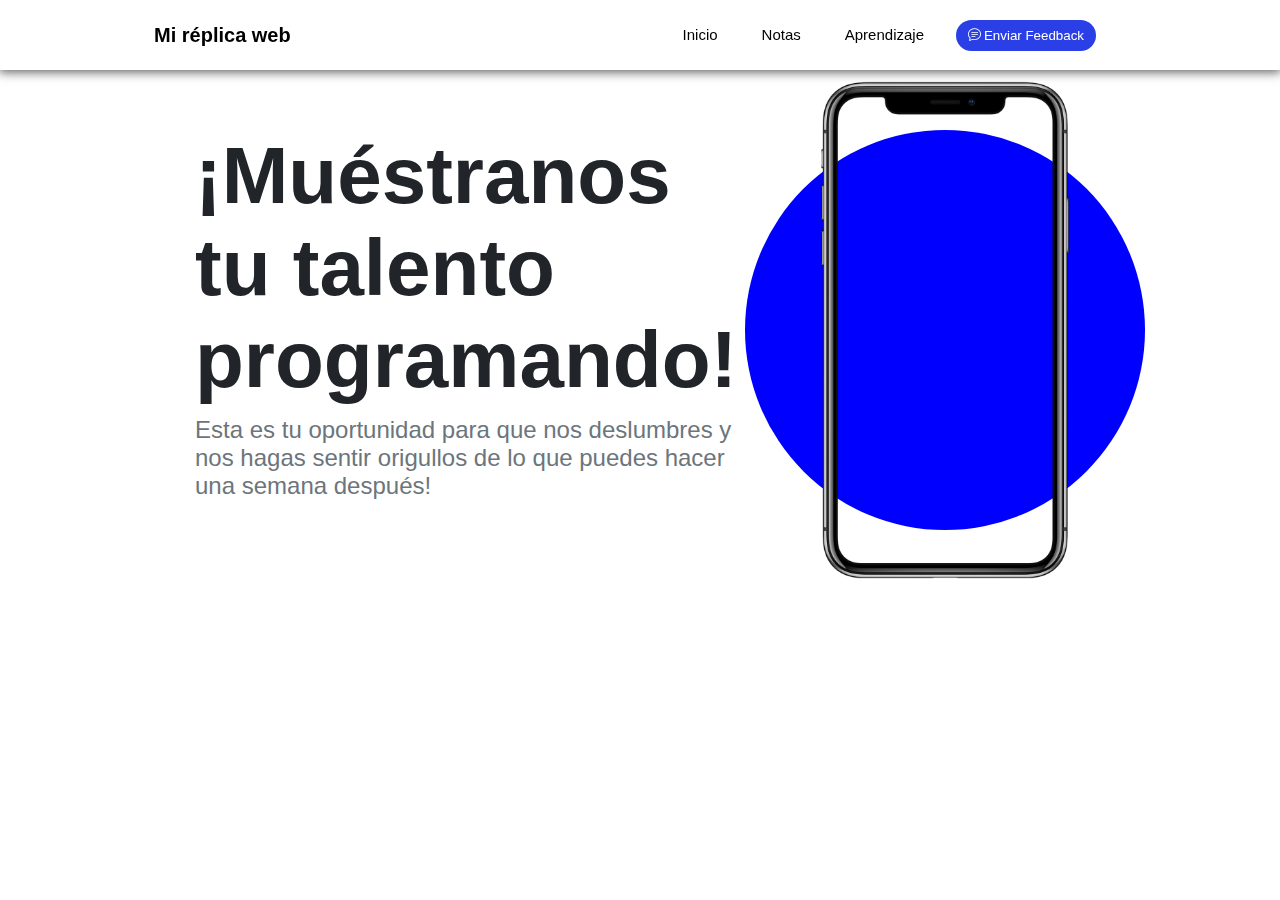
==== index.html @ 353e598a "change button" ====
<html>

<head>
    <meta charset="utf-8">
    <meta name="viewport" content="width=device-width">
    <title>Mi Replica Web</title>
    <link href="style.css" rel="stylesheet" type="text/css" />
    <link href="https://cdn.jsdelivr.net/npm/bootstrap-icons@1.5.0/font/bootstrap-icons.css" rel="stylesheet"/>

</head>

<body>
    <header class="header">
        <nav class="nav">
            <a href="#" class="logo link">Mi réplica web</a>
            <ul class="nav-menu">
                <li class="nav-menu-item"><a href="#" class="nav-menu-link link">Inicio</a></li>
                <li class="nav-menu-item"><a href="#" class="nav-menu-link link">Notas</a></li>
                <li class="nav-menu-item"><a href="#" class="nav-menu-link link">Aprendizaje</a></li>
                <li class="nav-menu-item"><button class="nav-menu-link link feed"><i class="bi bi-chat-text"></i>Enviar Feedback</button></li>
            </ul>
    </header>

    <section class="home">

        <div class="text">
            <h1>¡Muéstranos tu talento programando!</h1>
            <p>Esta es tu oportunidad para que nos deslumbres y nos hagas sentir origullos de lo que puedes hacer una semana después!</p>
        </div>
        <div class="circle">
            <img src="celular.png" alt="Telefono movil" class="movil">
        </div>


    </section>


</body>


</html>
---- style.css ----
* {
    margin: 0;
    box-sizing: border-box;
}

body {
    font-family: sans-serif;
    padding: 90px 20px 30px;
}

.header {
    background-color: white;
    height: 70px;
    position: fixed;
    width: 100%;
    box-shadow: 0px 1px 10px 1px rgba(41, 41, 41, 0.774);
    top: 0;
    left: 0;
}

.nav {
    display: flex;
    justify-content: space-between;
    max-width: 992px;
    margin: 0 auto;
}

.link {
    color: black;
    text-decoration: none;
}

.logo {
    font-size: 20px;
    font-weight: bold;
    padding: 0px 10px;
    line-height: 70px;
}

.nav-menu {
    display: flex;
    justify-content: center;
    align-items: center;
    margin-right: 30px;
    list-style: none;
}

.nav-menu-item {
    font-size: 15px;
    margin: 0 10px;
    line-height: 70px;
    width: max-content;
}

.nav-menu-link {
    padding: 8px 12px;
    border-radius: 7px;
}

.nav-menu-link:hover {
    background-color: #D92F6C;
    transition: 0.5s;
    border-radius: 60px;
}

.feed {
    background-color: #2A3FE6;
    color: white;
    border-radius: 60px;
    border-style: none;
    display: flex;
    justify-content: center;
    align-items: center;
    gap: 3px;
}

.icon {
    display: flex;
    justify-content: space-around;
}

.home {
    margin-top: auto;
    padding-top: 40px;
    color: black;
    display: grid;
    grid-template-columns: 1fr 1fr;
}

.home h1 {
    font-size: 80px;
    color: #212529;
    text-align: left;
    width: min-content;
    /*margin: 30px 0 0 170px;*/
}

.home p {
    font-size: 24px;
    color: #6C757C;
    text-align: left;
    width: 550px;
}

.text {
    display: flex;
    flex-direction: column;
    gap: 10px;
    padding-left: 175px;
}

.circle {
    background-color: blue;
    height: 400px;
    width: 400px;
    border-radius: 50%;
    display: flex;
    justify-content: center;
    align-items: center;
}

.movil {
    width: 250px;
    display: flex;
    align-items: center;
   
}
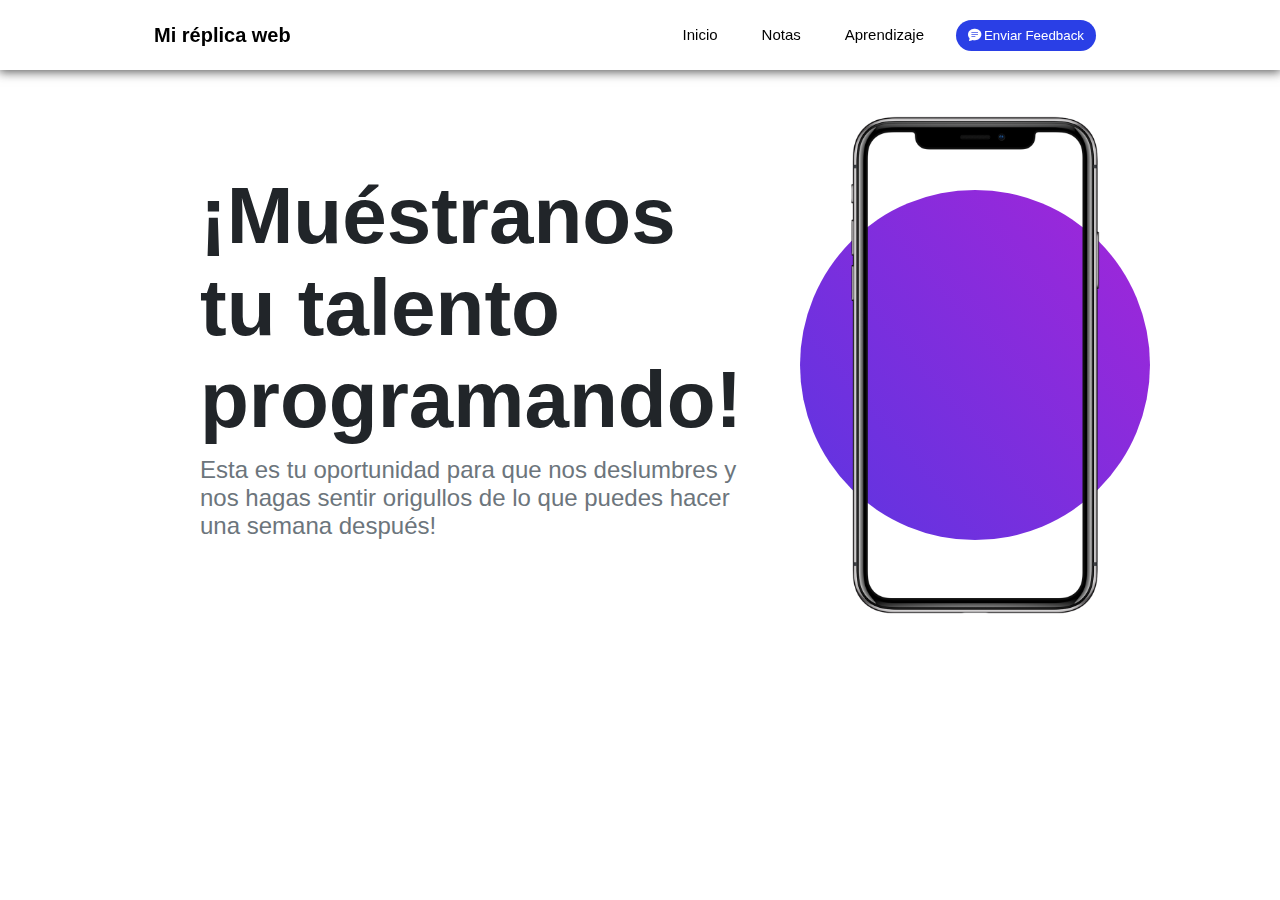
==== commit 97df9abb: "circle with degradade" ====
--- a/index.html
+++ b/index.html
@@ -5,7 +5,7 @@
     <meta name="viewport" content="width=device-width">
     <title>Mi Replica Web</title>
     <link href="style.css" rel="stylesheet" type="text/css" />
-    <link href="https://cdn.jsdelivr.net/npm/bootstrap-icons@1.5.0/font/bootstrap-icons.css" rel="stylesheet"/>
+    <link href="https://cdn.jsdelivr.net/npm/bootstrap-icons@1.5.0/font/bootstrap-icons.css" rel="stylesheet" />
 
 </head>
 
@@ -17,7 +17,7 @@
                 <li class="nav-menu-item"><a href="#" class="nav-menu-link link">Inicio</a></li>
                 <li class="nav-menu-item"><a href="#" class="nav-menu-link link">Notas</a></li>
                 <li class="nav-menu-item"><a href="#" class="nav-menu-link link">Aprendizaje</a></li>
-                <li class="nav-menu-item"><button class="nav-menu-link link feed"><i class="bi bi-chat-text"></i>Enviar Feedback</button></li>
+                <li class="nav-menu-item"><button class="nav-menu-link link feed"><i class="bi bi-chat-text-fill"></i>Enviar Feedback</button></li>
             </ul>
     </header>
 
--- a/style.css
+++ b/style.css
@@ -13,9 +13,9 @@
     height: 70px;
     position: fixed;
     width: 100%;
-    box-shadow: 0px 1px 10px 1px rgba(41, 41, 41, 0.774);
     top: 0;
     left: 0;
+    box-shadow: 0px 1px 10px 1px rgba(41, 41, 41, 0.774);
 }
 
 .nav {
@@ -59,6 +59,7 @@
 
 .nav-menu-link:hover {
     background-color: #D92F6C;
+    color: white;
     transition: 0.5s;
     border-radius: 60px;
 }
@@ -81,10 +82,11 @@
 
 .home {
     margin-top: auto;
-    padding-top: 40px;
+    padding: 80px 0px 0px 100px;
     color: black;
     display: grid;
     grid-template-columns: 1fr 1fr;
+    gap: 50px;
 }
 
 .home h1 {
@@ -106,13 +108,14 @@
     display: flex;
     flex-direction: column;
     gap: 10px;
-    padding-left: 175px;
+    padding-left: 80px;
 }
 
 .circle {
-    background-color: blue;
-    height: 400px;
-    width: 400px;
+    background: linear-gradient(50deg, #5C35E1, #A326D9);
+    height: 350px;
+    width: 350px;
+    margin-top: auto;
     border-radius: 50%;
     display: flex;
     justify-content: center;
@@ -121,7 +124,4 @@
 
 .movil {
     width: 250px;
-    display: flex;
-    align-items: center;
-   
 }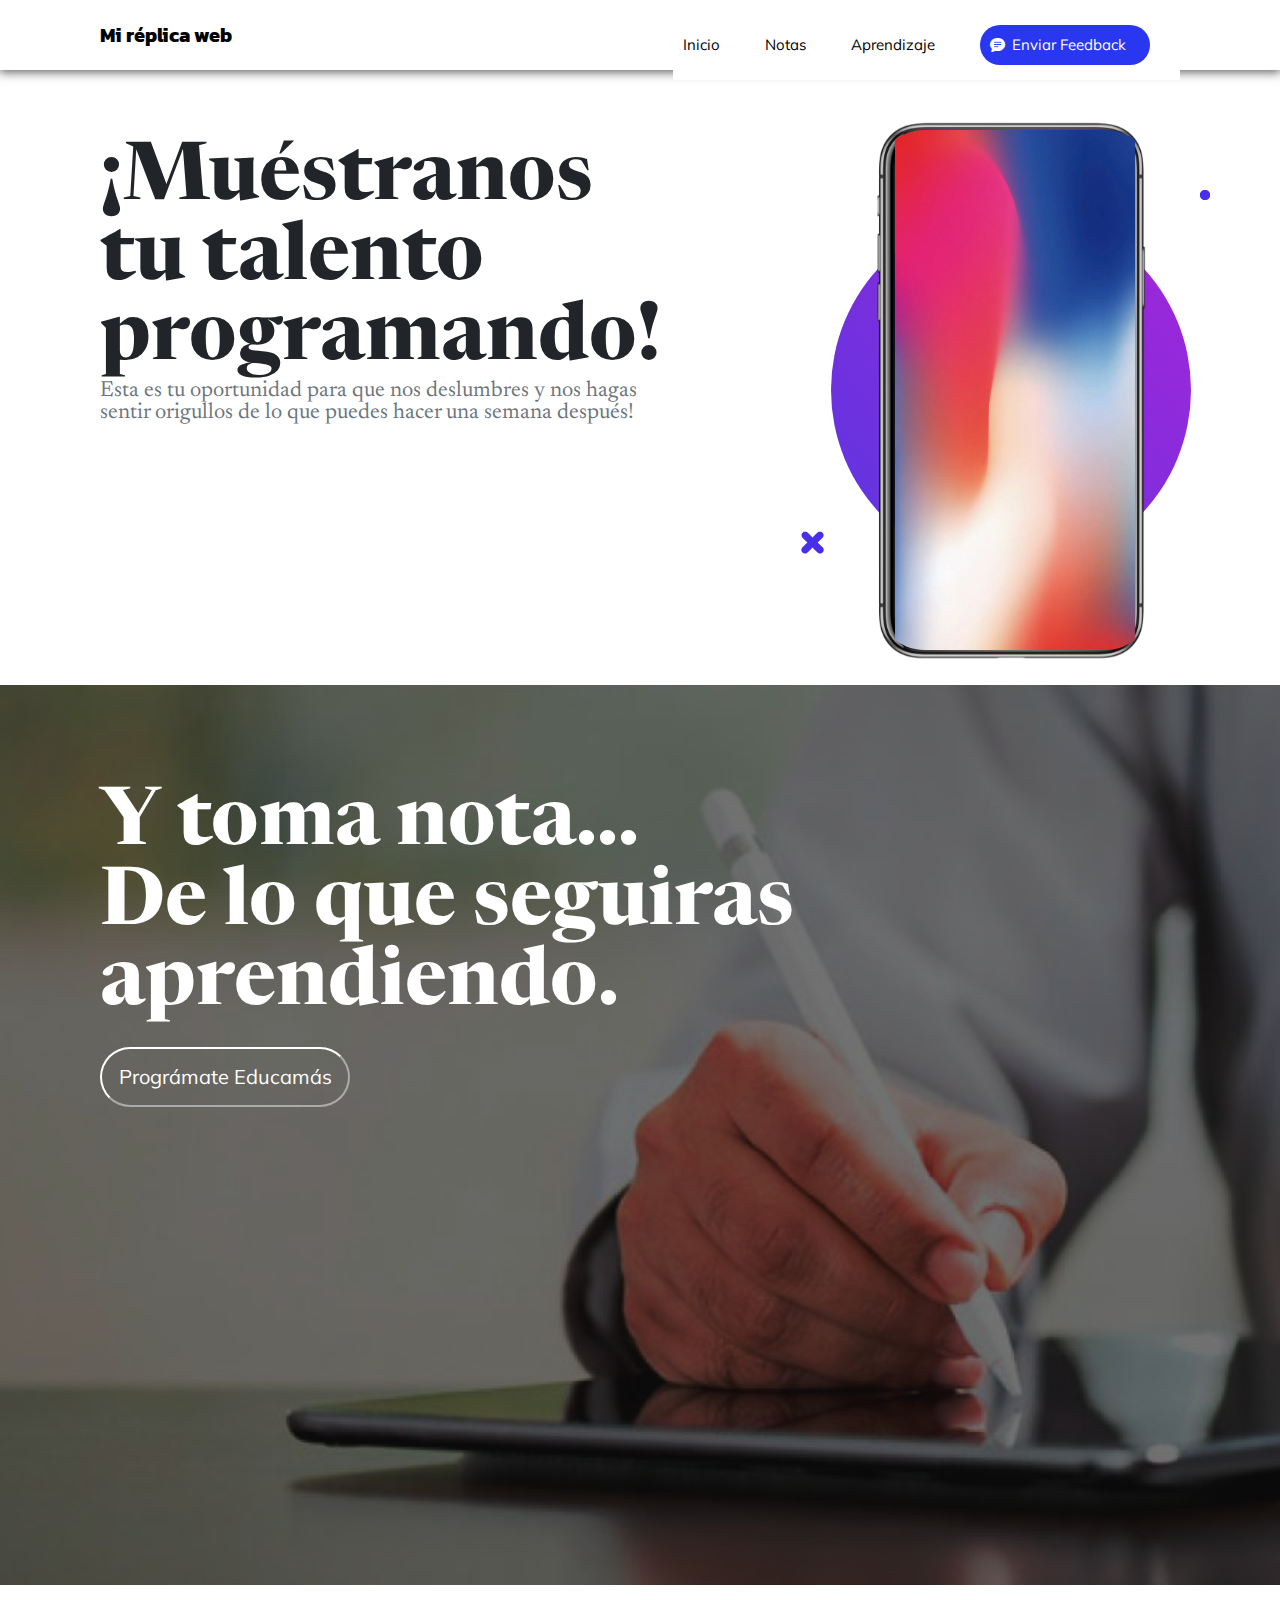
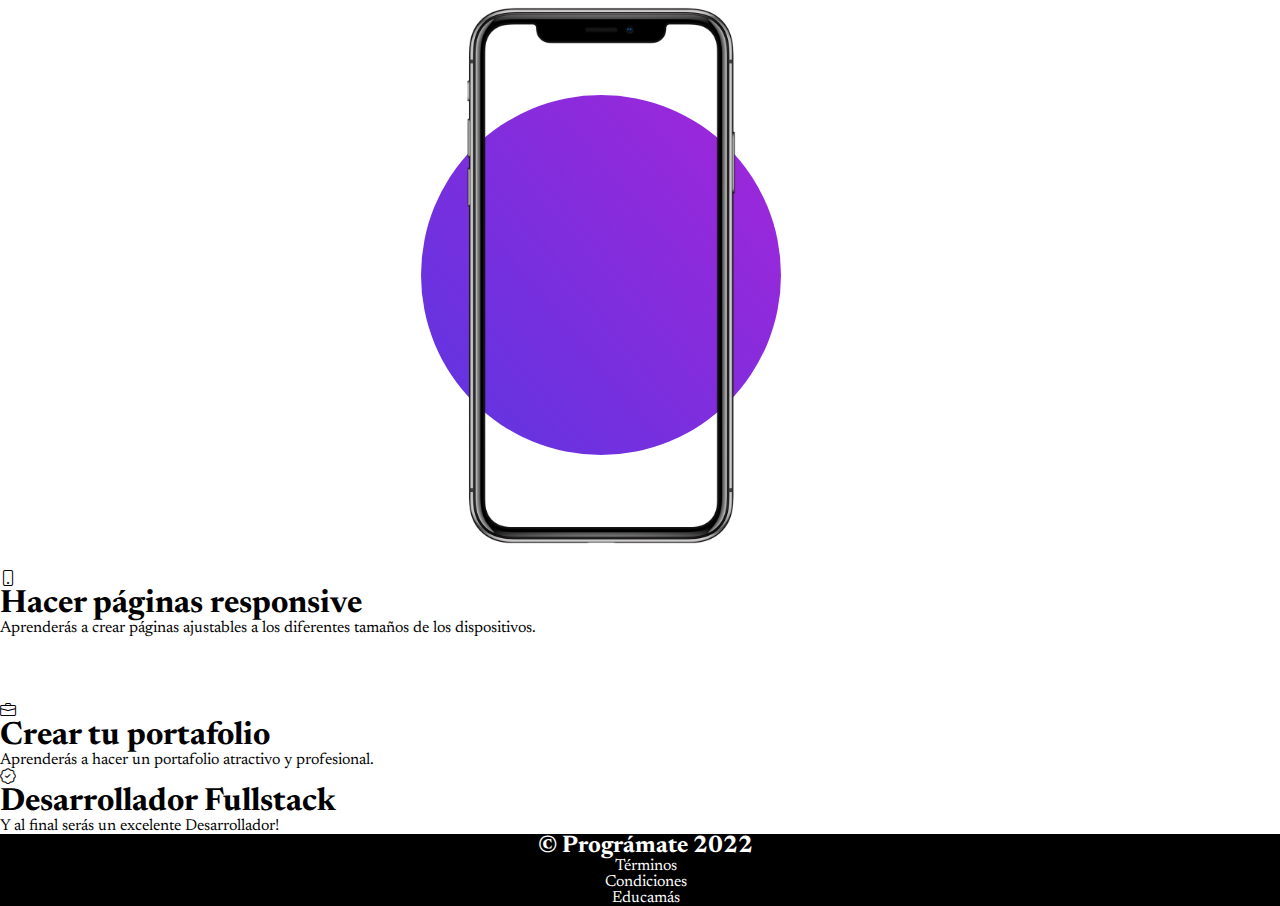
==== commit 94751585: "reestructuracion, video, notas, learning y footer." ====
--- a/index.html
+++ b/index.html
@@ -1,41 +1,114 @@
-<html>
+<!doctype html>
+<html lang="es">
 
 <head>
+    <!-- Required meta tags -->
     <meta charset="utf-8">
-    <meta name="viewport" content="width=device-width">
-    <title>Mi Replica Web</title>
+    <meta name="viewport" content="width=device-width, initial-scale=1">
     <link href="style.css" rel="stylesheet" type="text/css" />
+    <!-- Bootstrap CSS -->
+    <link href="https://cdn.jsdelivr.net/npm/bootstrap@5.1.3/dist/css/bootstrap.min.css" rel="stylesheet" integrity="sha384-1BmE4kWBq78iYhFldvKuhfTAU6auU8tT94WrHftjDbrCEXSU1oBoqyl2QvZ6jIW3" crossorigin="anonymous">
     <link href="https://cdn.jsdelivr.net/npm/bootstrap-icons@1.5.0/font/bootstrap-icons.css" rel="stylesheet" />
-
+    <title>Mi réplica web</title>
+    <link rel="preconnect" href="https://fonts.gstatic.com" />
+    <link href="https://fonts.googleapis.com/css2?family=Newsreader:ital,wght@0,600;1,600&amp;display=swap" rel="stylesheet" />
+    <link href="https://fonts.googleapis.com/css2?family=Mulish:ital,wght@0,300;0,500;0,600;0,700;1,300;1,500;1,600;1,700&amp;display=swap" rel="stylesheet" />
+    <link href="https://fonts.googleapis.com/css2?family=Kanit:ital,wght@0,400;1,400&amp;display=swap" rel="stylesheet" />
 </head>
 
 <body>
+    <link href="style.css" rel="stylesheet" type="text/css" />
     <header class="header">
         <nav class="nav">
-            <a href="#" class="logo link">Mi réplica web</a>
-            <ul class="nav-menu">
-                <li class="nav-menu-item"><a href="#" class="nav-menu-link link">Inicio</a></li>
-                <li class="nav-menu-item"><a href="#" class="nav-menu-link link">Notas</a></li>
-                <li class="nav-menu-item"><a href="#" class="nav-menu-link link">Aprendizaje</a></li>
-                <li class="nav-menu-item"><button class="nav-menu-link link feed"><i class="bi bi-chat-text-fill"></i>Enviar Feedback</button></li>
-            </ul>
+            <div class="leftmenu">
+                <h1 class="logo">Mi réplica web</h1>
+            </div>
+            <div class="rightmenu">
+                <ul class="nav-menu">
+                    <li class="nav-menu-item"><a href="#" class="nav-menu-link link">Inicio</a></li>
+                    <li class="nav-menu-item"><a href="#" class="nav-menu-link link">Notas</a></li>
+                    <li class="nav-menu-item"><a href="#" class="nav-menu-link link">Aprendizaje</a></li>
+                    <li class="nav-menu-item"><a href="https://educamas.com.co/contacto/" class="feed link"><i class="bi bi-chat-text-fill"></i><span>Enviar Feedback</span></a></li>
+                </ul>
+            </div>
+
+        </nav>
+
     </header>
 
+    <!--Aqui comienza las sesiones-->
     <section class="home">
+        <div class="content">
+            <h1 class="title">¡Muéstranos tu talento programando!</h1>
+            <p class="p">Esta es tu oportunidad para que nos deslumbres y nos hagas sentir origullos de lo que puedes hacer una semana después!</p>
+        </div>
+        <div class="celu">
+            <div class="circle">
+                <video class="demo" src="demo-pantala.mp4" autoplay loop muted></video>
+                <img src="celular.png" alt="Telefono movil" class="movil">
+                <img src="x.png" class="x">
+                <img src="ball.png" class="img ball">
 
-        <div class="text">
-            <h1>¡Muéstranos tu talento programando!</h1>
-            <p>Esta es tu oportunidad para que nos deslumbres y nos hagas sentir origullos de lo que puedes hacer una semana después!</p>
-        </div>
-        <div class="circle">
-            <img src="celular.png" alt="Telefono movil" class="movil">
+            </div>
         </div>
 
+    </section>
 
+    <!--sección Notas-->
+    <section class="notes">
+        <h1 class="title two" id="notes">Y toma nota...</br>De lo que seguiras aprendiendo.</h1>
+        <button class="btn2"><a href="https://educamas.com.co/programate/" class="link" id="btn2">Prográmate Educamás</a></button>
     </section>
+
+    <section class="learning">
+        <div class="celu">
+            <div class="circle">
+                <video class="demo" src="demo-pantala.mp4" autoplay loop muted></video>
+                <img src="celular.png" alt="Telefono movil" class="movil">
+                <img src="x.png" class="x">
+                <img src="ball.png" class="img ball">
+
+            </div>
+        </div>
+
+        <div class="one">
+            <i class="bi bi-phone"></i>
+            <h1 class="title-div">Hacer páginas responsive</h1>
+            <p class="text-four">Aprenderás a crear páginas ajustables a los diferentes tamaños de los dispositivos.</p>
+        </div>
+
+        <div class="two">
+            <i class="bi bi-window"></i>
+            <h1 class="title-div">Frameworks</h1>
+            <p class="text-four">Aprenderás la utilidad de los frameworks y cómo utilizarlos.</p>
+        </div>
+
+        <div class="three">
+            <i class="bi bi-briefcase"></i>
+            <h1 class="title-div">Crear tu portafolio</h1>
+            <p class="text-four">Aprenderás a hacer un portafolio atractivo y profesional.</p>
+        </div>
+
+        <div class="four">
+            <i class="bi bi-patch-check"></i>
+            <h1 class="title-div">Desarrollador Fullstack</h1>
+            <p class="text-four">Y al final serás un excelente Desarrollador!</p>
+        </div>
+    </section>
+
+    <!--Aquí va el footer-->
+    <footer class="footer">
+        <h2>© Prográmate 2022</h2>
+        <ul class="nav-footer">
+            <li>Términos</li>
+            <li>Condiciones</li>
+            <li>Educamás</li>
+        </ul>
+
+    </footer>
+
 
 
 </body>
 
-
 </html>--- a/style.css
+++ b/style.css
@@ -1,127 +1,227 @@
-* {
-    margin: 0;
-    box-sizing: border-box;
-}
-
-body {
-    font-family: sans-serif;
-    padding: 90px 20px 30px;
-}
-
-.header {
-    background-color: white;
-    height: 70px;
-    position: fixed;
-    width: 100%;
-    top: 0;
-    left: 0;
-    box-shadow: 0px 1px 10px 1px rgba(41, 41, 41, 0.774);
-}
-
-.nav {
-    display: flex;
-    justify-content: space-between;
-    max-width: 992px;
-    margin: 0 auto;
-}
-
-.link {
-    color: black;
-    text-decoration: none;
-}
-
-.logo {
-    font-size: 20px;
-    font-weight: bold;
-    padding: 0px 10px;
-    line-height: 70px;
-}
-
-.nav-menu {
-    display: flex;
-    justify-content: center;
-    align-items: center;
-    margin-right: 30px;
-    list-style: none;
-}
-
-.nav-menu-item {
-    font-size: 15px;
-    margin: 0 10px;
-    line-height: 70px;
-    width: max-content;
-}
-
-.nav-menu-link {
-    padding: 8px 12px;
-    border-radius: 7px;
-}
-
-.nav-menu-link:hover {
-    background-color: #D92F6C;
-    color: white;
-    transition: 0.5s;
-    border-radius: 60px;
-}
-
-.feed {
-    background-color: #2A3FE6;
-    color: white;
-    border-radius: 60px;
-    border-style: none;
-    display: flex;
-    justify-content: center;
-    align-items: center;
-    gap: 3px;
-}
-
-.icon {
-    display: flex;
-    justify-content: space-around;
-}
-
-.home {
-    margin-top: auto;
-    padding: 80px 0px 0px 100px;
-    color: black;
-    display: grid;
-    grid-template-columns: 1fr 1fr;
-    gap: 50px;
-}
-
-.home h1 {
-    font-size: 80px;
-    color: #212529;
-    text-align: left;
-    width: min-content;
-    /*margin: 30px 0 0 170px;*/
-}
-
-.home p {
-    font-size: 24px;
-    color: #6C757C;
-    text-align: left;
-    width: 550px;
-}
-
-.text {
-    display: flex;
-    flex-direction: column;
-    gap: 10px;
-    padding-left: 80px;
-}
-
-.circle {
-    background: linear-gradient(50deg, #5C35E1, #A326D9);
-    height: 350px;
-    width: 350px;
-    margin-top: auto;
-    border-radius: 50%;
-    display: flex;
-    justify-content: center;
-    align-items: center;
-}
-
-.movil {
-    width: 250px;
-}+            * {
+                margin: 0;
+                padding: 0;
+                box-sizing: border-box;
+            }
+            
+            body {
+                font-family: 'Newsreader';
+                display: grid;
+                grid-template-columns: auto;
+            }
+            
+            .header {
+                background-color: white;
+                padding-left: 0px;
+                height: 70px;
+                position: fixed;
+                width: 100%;
+                top: 0;
+                left: 0;
+                box-shadow: 0px 1px 10px 1px rgba(41, 41, 41, 0.774);
+                z-index: 100;
+            }
+            
+            .nav {
+                display: flex;
+                flex-direction: row;
+                justify-content: space-between;
+                align-items: center;
+            }
+            
+            .logo {
+                background-color: white;
+                font-size: 20px;
+                font-family: 'Kanit';
+                padding-right: 200px;
+                margin-left: 100px;
+                margin-right: 40px;
+                margin-top: 20px;
+                margin-bottom: 40px;
+            }
+            
+            .link {
+                color: black;
+                text-decoration: none;
+            }
+            
+            .nav-menu {
+                background-color: white;
+                display: flex;
+                justify-content: center;
+                align-items: center;
+                gap: 25px;
+                list-style: none;
+                margin-right: 100px;
+            }
+            
+            .nav-menu-item {
+                font-family: 'Mulish';
+                font-size: 15px;
+                margin: 0 10px;
+                line-height: 70px;
+                width: max-content;
+            }
+            
+            .nav-menu-link:hover {
+                color: #1f32dd;
+                transition: 0.5s;
+            }
+            
+            .feed {
+                background-color: #2937f0;
+                width: 170px;
+                height: 40px;
+                padding-left: 10px;
+                padding-right: 5px;
+                margin-right: 20px;
+                text-align: center;
+                border-radius: 100px 100px;
+                border: none;
+                color: white;
+                display: flex;
+                justify-content: left;
+                align-items: center;
+                gap: 7px;
+            }
+            
+            .feed:hover {
+                background-color: rgb(74, 3, 133);
+                color: white;
+            }
+            
+            .home {
+                background-color: white;
+                justify-content: flex-start;
+                align-items: flex-start;
+                padding-top: 100px;
+                display: grid;
+                grid-template-columns: 1fr 1fr;
+                gap: 70px;
+            }
+            
+            .content {
+                background-color: white;
+                padding-right: 70px;
+                margin-top: 40px;
+                margin-left: 100px;
+                margin-right: 20px;
+                margin-bottom: 60px;
+            }
+            
+            .title {
+                font-size: 80px;
+                color: #212529;
+                text-align: left;
+            }
+            
+            .p {
+                text-align: left;
+                font-size: 22px;
+                color: #6C757C;
+            }
+            
+            .celu {
+                background-color: white;
+                padding-left: 5px;
+                padding-top: 80px;
+                padding-bottom: 65px;
+                margin-top: 20px;
+                margin-left: 5px;
+                margin-right: 100px;
+                margin-bottom: 50px;
+                display: flex;
+                justify-content: center;
+                align-items: center;
+            }
+            
+            .circle {
+                background: linear-gradient(50deg, #5C35E1, #A326D9);
+                z-index: 1;
+                height: 360px;
+                width: 360px;
+                margin-top: 10px;
+                border-radius: 50%;
+                display: flex;
+                justify-content: center;
+                align-items: center;
+            }
+            
+            .demo {
+                position: absolute;
+                z-index: 2;
+                width: 280px;
+                height: 520px;
+                top: 45px;
+                left: 150px;
+                margin-top: 85px;
+                margin-left: 725px;
+                border-radius: 50px;
+            }
+            
+            .movil {
+                width: 270px;
+                z-index: 3;
+            }
+            
+            .ball {
+                width: 25px;
+                position: absolute;
+                top: 190px;
+                left: 1200px;
+            }
+            
+            .x {
+                width: 25px;
+                position: absolute;
+                top: 530px;
+                left: 800px;
+            }
+            
+            .img {
+                width: 10px;
+            }
+            
+            .notes {
+                background-image: url(notes.jpeg);
+                background-color: rgba(50, 50, 50, 50);
+                background-blend-mode: soft-light;
+                width: 100%;
+                height: 100vh;
+                background-size: cover;
+                padding: 100px 0px 20px 100px;
+                color: white;
+                font-size: 80px;
+            }
+            
+            .two {
+                color: white;
+            }
+            
+            .btn2 {
+                width: 250px;
+                height: 60px;
+                font-size: 20px;
+                background-color: transparent;
+                border-radius: 50px;
+                border-color: white;
+            }
+            
+            #btn2 {
+                color: white;
+                font-family: 'Mulish';
+            }
+            
+            #notes {
+                width: 700px;
+            }
+            
+            footer {
+                background-color: black;
+                color: white;
+                text-align: center;
+            }
+            
+            .nav-footer {
+                list-style: none;
+            }--- a/style.css
+++ b/style.css
@@ -1,127 +1,227 @@
-* {
-    margin: 0;
-    box-sizing: border-box;
-}
-
-body {
-    font-family: sans-serif;
-    padding: 90px 20px 30px;
-}
-
-.header {
-    background-color: white;
-    height: 70px;
-    position: fixed;
-    width: 100%;
-    top: 0;
-    left: 0;
-    box-shadow: 0px 1px 10px 1px rgba(41, 41, 41, 0.774);
-}
-
-.nav {
-    display: flex;
-    justify-content: space-between;
-    max-width: 992px;
-    margin: 0 auto;
-}
-
-.link {
-    color: black;
-    text-decoration: none;
-}
-
-.logo {
-    font-size: 20px;
-    font-weight: bold;
-    padding: 0px 10px;
-    line-height: 70px;
-}
-
-.nav-menu {
-    display: flex;
-    justify-content: center;
-    align-items: center;
-    margin-right: 30px;
-    list-style: none;
-}
-
-.nav-menu-item {
-    font-size: 15px;
-    margin: 0 10px;
-    line-height: 70px;
-    width: max-content;
-}
-
-.nav-menu-link {
-    padding: 8px 12px;
-    border-radius: 7px;
-}
-
-.nav-menu-link:hover {
-    background-color: #D92F6C;
-    color: white;
-    transition: 0.5s;
-    border-radius: 60px;
-}
-
-.feed {
-    background-color: #2A3FE6;
-    color: white;
-    border-radius: 60px;
-    border-style: none;
-    display: flex;
-    justify-content: center;
-    align-items: center;
-    gap: 3px;
-}
-
-.icon {
-    display: flex;
-    justify-content: space-around;
-}
-
-.home {
-    margin-top: auto;
-    padding: 80px 0px 0px 100px;
-    color: black;
-    display: grid;
-    grid-template-columns: 1fr 1fr;
-    gap: 50px;
-}
-
-.home h1 {
-    font-size: 80px;
-    color: #212529;
-    text-align: left;
-    width: min-content;
-    /*margin: 30px 0 0 170px;*/
-}
-
-.home p {
-    font-size: 24px;
-    color: #6C757C;
-    text-align: left;
-    width: 550px;
-}
-
-.text {
-    display: flex;
-    flex-direction: column;
-    gap: 10px;
-    padding-left: 80px;
-}
-
-.circle {
-    background: linear-gradient(50deg, #5C35E1, #A326D9);
-    height: 350px;
-    width: 350px;
-    margin-top: auto;
-    border-radius: 50%;
-    display: flex;
-    justify-content: center;
-    align-items: center;
-}
-
-.movil {
-    width: 250px;
-}+            * {
+                margin: 0;
+                padding: 0;
+                box-sizing: border-box;
+            }
+            
+            body {
+                font-family: 'Newsreader';
+                display: grid;
+                grid-template-columns: auto;
+            }
+            
+            .header {
+                background-color: white;
+                padding-left: 0px;
+                height: 70px;
+                position: fixed;
+                width: 100%;
+                top: 0;
+                left: 0;
+                box-shadow: 0px 1px 10px 1px rgba(41, 41, 41, 0.774);
+                z-index: 100;
+            }
+            
+            .nav {
+                display: flex;
+                flex-direction: row;
+                justify-content: space-between;
+                align-items: center;
+            }
+            
+            .logo {
+                background-color: white;
+                font-size: 20px;
+                font-family: 'Kanit';
+                padding-right: 200px;
+                margin-left: 100px;
+                margin-right: 40px;
+                margin-top: 20px;
+                margin-bottom: 40px;
+            }
+            
+            .link {
+                color: black;
+                text-decoration: none;
+            }
+            
+            .nav-menu {
+                background-color: white;
+                display: flex;
+                justify-content: center;
+                align-items: center;
+                gap: 25px;
+                list-style: none;
+                margin-right: 100px;
+            }
+            
+            .nav-menu-item {
+                font-family: 'Mulish';
+                font-size: 15px;
+                margin: 0 10px;
+                line-height: 70px;
+                width: max-content;
+            }
+            
+            .nav-menu-link:hover {
+                color: #1f32dd;
+                transition: 0.5s;
+            }
+            
+            .feed {
+                background-color: #2937f0;
+                width: 170px;
+                height: 40px;
+                padding-left: 10px;
+                padding-right: 5px;
+                margin-right: 20px;
+                text-align: center;
+                border-radius: 100px 100px;
+                border: none;
+                color: white;
+                display: flex;
+                justify-content: left;
+                align-items: center;
+                gap: 7px;
+            }
+            
+            .feed:hover {
+                background-color: rgb(74, 3, 133);
+                color: white;
+            }
+            
+            .home {
+                background-color: white;
+                justify-content: flex-start;
+                align-items: flex-start;
+                padding-top: 100px;
+                display: grid;
+                grid-template-columns: 1fr 1fr;
+                gap: 70px;
+            }
+            
+            .content {
+                background-color: white;
+                padding-right: 70px;
+                margin-top: 40px;
+                margin-left: 100px;
+                margin-right: 20px;
+                margin-bottom: 60px;
+            }
+            
+            .title {
+                font-size: 80px;
+                color: #212529;
+                text-align: left;
+            }
+            
+            .p {
+                text-align: left;
+                font-size: 22px;
+                color: #6C757C;
+            }
+            
+            .celu {
+                background-color: white;
+                padding-left: 5px;
+                padding-top: 80px;
+                padding-bottom: 65px;
+                margin-top: 20px;
+                margin-left: 5px;
+                margin-right: 100px;
+                margin-bottom: 50px;
+                display: flex;
+                justify-content: center;
+                align-items: center;
+            }
+            
+            .circle {
+                background: linear-gradient(50deg, #5C35E1, #A326D9);
+                z-index: 1;
+                height: 360px;
+                width: 360px;
+                margin-top: 10px;
+                border-radius: 50%;
+                display: flex;
+                justify-content: center;
+                align-items: center;
+            }
+            
+            .demo {
+                position: absolute;
+                z-index: 2;
+                width: 280px;
+                height: 520px;
+                top: 45px;
+                left: 150px;
+                margin-top: 85px;
+                margin-left: 725px;
+                border-radius: 50px;
+            }
+            
+            .movil {
+                width: 270px;
+                z-index: 3;
+            }
+            
+            .ball {
+                width: 25px;
+                position: absolute;
+                top: 190px;
+                left: 1200px;
+            }
+            
+            .x {
+                width: 25px;
+                position: absolute;
+                top: 530px;
+                left: 800px;
+            }
+            
+            .img {
+                width: 10px;
+            }
+            
+            .notes {
+                background-image: url(notes.jpeg);
+                background-color: rgba(50, 50, 50, 50);
+                background-blend-mode: soft-light;
+                width: 100%;
+                height: 100vh;
+                background-size: cover;
+                padding: 100px 0px 20px 100px;
+                color: white;
+                font-size: 80px;
+            }
+            
+            .two {
+                color: white;
+            }
+            
+            .btn2 {
+                width: 250px;
+                height: 60px;
+                font-size: 20px;
+                background-color: transparent;
+                border-radius: 50px;
+                border-color: white;
+            }
+            
+            #btn2 {
+                color: white;
+                font-family: 'Mulish';
+            }
+            
+            #notes {
+                width: 700px;
+            }
+            
+            footer {
+                background-color: black;
+                color: white;
+                text-align: center;
+            }
+            
+            .nav-footer {
+                list-style: none;
+            }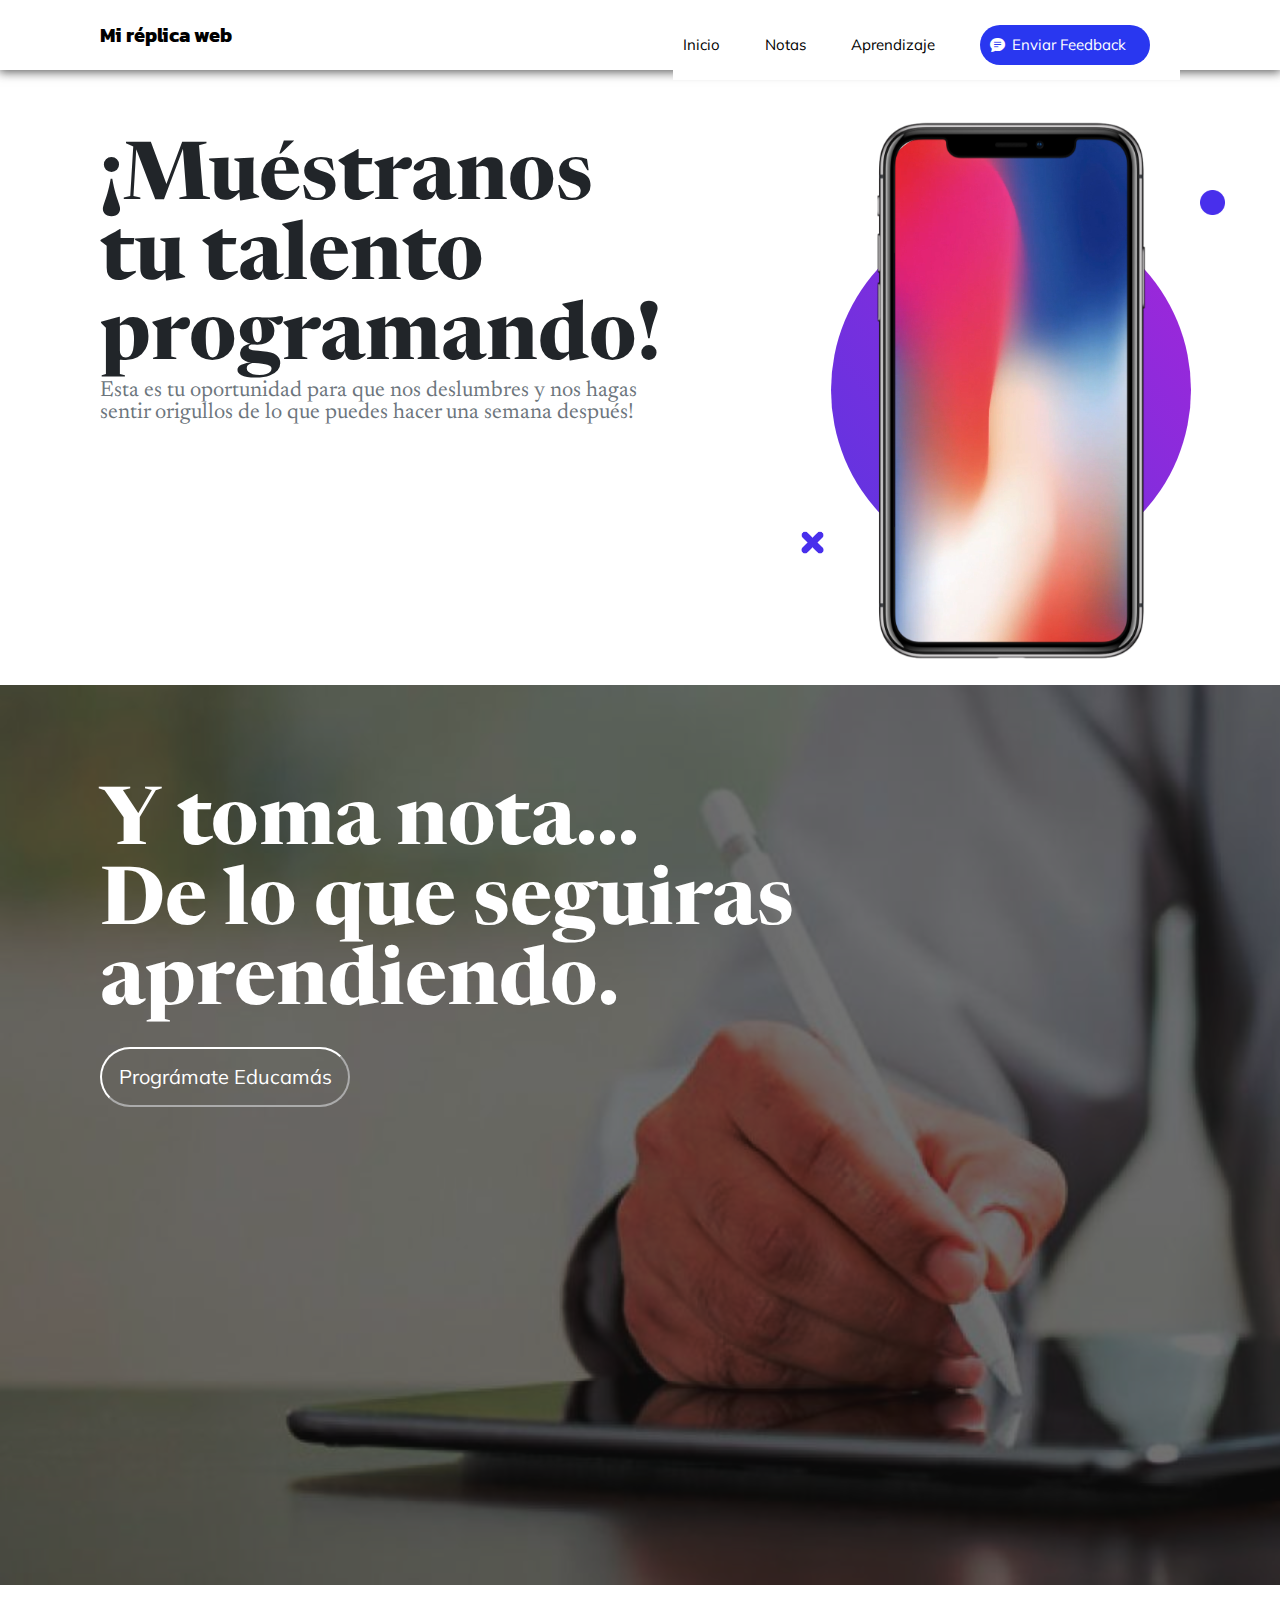
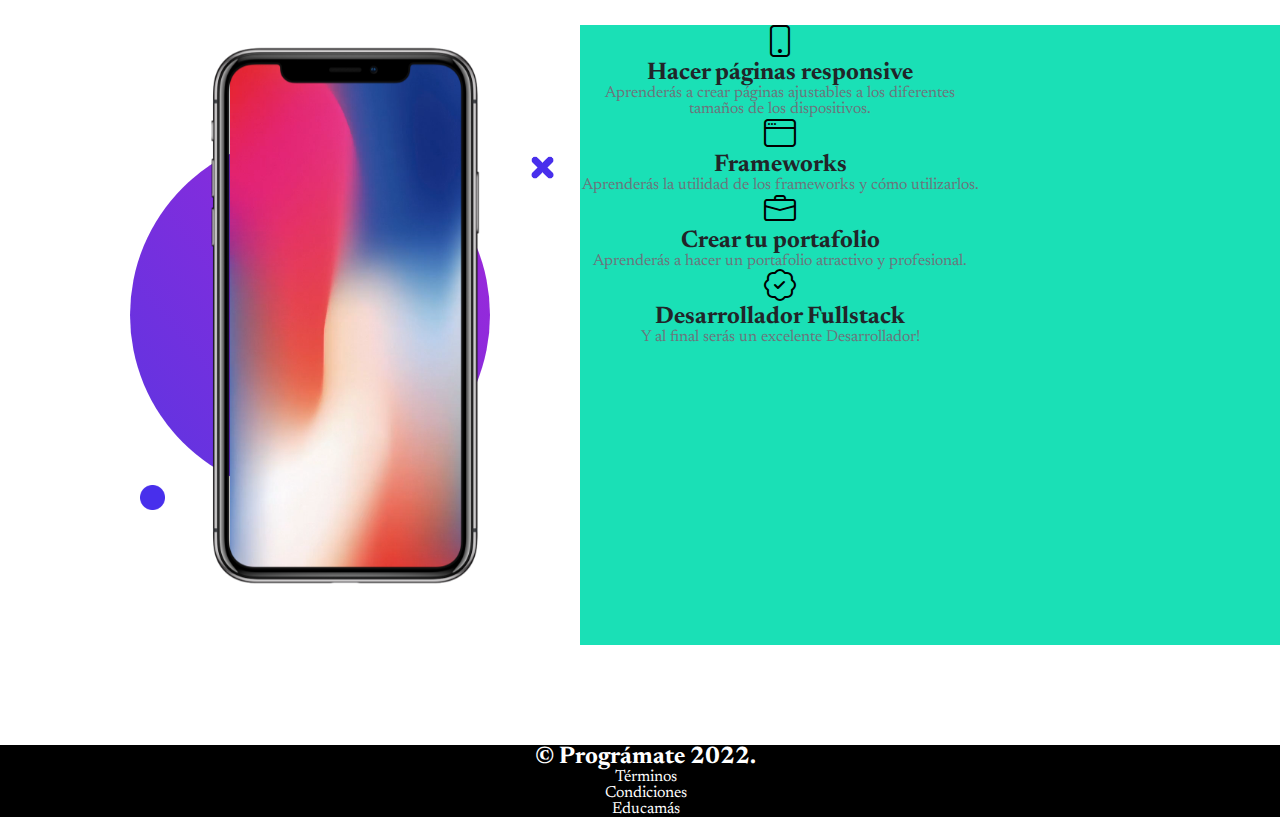
==== commit 049d3779: "acomode el celular de la seccion de aprendizaje" ====
--- a/index.html
+++ b/index.html
@@ -28,7 +28,8 @@
                     <li class="nav-menu-item"><a href="#" class="nav-menu-link link">Inicio</a></li>
                     <li class="nav-menu-item"><a href="#" class="nav-menu-link link">Notas</a></li>
                     <li class="nav-menu-item"><a href="#" class="nav-menu-link link">Aprendizaje</a></li>
-                    <li class="nav-menu-item"><a href="https://educamas.com.co/contacto/" class="feed link"><i class="bi bi-chat-text-fill"></i><span>Enviar Feedback</span></a></li>
+                    <li class="nav-menu-item"><a href="https://educamas.com.co/contacto/" class="feed link"><i
+                                class="bi bi-chat-text-fill"></i><span>Enviar Feedback</span></a></li>
                 </ul>
             </div>
 
@@ -47,7 +48,7 @@
                 <video class="demo" src="demo-pantala.mp4" autoplay loop muted></video>
                 <img src="celular.png" alt="Telefono movil" class="movil">
                 <img src="x.png" class="x">
-                <img src="ball.png" class="img ball">
+                <img src="ball.png" class="ball">
 
             </div>
         </div>
@@ -57,48 +58,53 @@
     <!--sección Notas-->
     <section class="notes">
         <h1 class="title two" id="notes">Y toma nota...</br>De lo que seguiras aprendiendo.</h1>
-        <button class="btn2"><a href="https://educamas.com.co/programate/" class="link" id="btn2">Prográmate Educamás</a></button>
+        <button class="btn2"><a href="https://educamas.com.co/programate/" class="link" id="btn2">Prográmate
+                Educamás</a></button>
     </section>
 
     <section class="learning">
-        <div class="celu">
-            <div class="circle">
-                <video class="demo" src="demo-pantala.mp4" autoplay loop muted></video>
-                <img src="celular.png" alt="Telefono movil" class="movil">
-                <img src="x.png" class="x">
-                <img src="ball.png" class="img ball">
+
+        <div class="celu-learning">
+
+            <div class="circle-learning">
+                <video class="demo-learning" src="demo-pantala.mp4" autoplay loop muted></video>
+                <img src="celular.png" alt="Telefono movil" class="movil-learning">
+                <img src="x.png" class="x-learning">
+                <img src="ball.png" class="img ball-learning">
 
             </div>
         </div>
 
-        <div class="one">
-            <i class="bi bi-phone"></i>
-            <h1 class="title-div">Hacer páginas responsive</h1>
-            <p class="text-four">Aprenderás a crear páginas ajustables a los diferentes tamaños de los dispositivos.</p>
+        <div class="cajas">
+            <div class="caja">
+                <h1 class="icono"><i class="bi bi-phone"></i></h1>
+                <h2 class="title-learn">Hacer páginas responsive</h2>
+                <p class="text-learn">Aprenderás a crear páginas ajustables a los diferentes tamaños de los dispositivos.</p>
+            </div>
+            <div class="caja">
+                <h1 class="icono"><i class="bi bi-window"></i></h1>
+                <h2 class="title-learn">Frameworks</h2>
+                <p class="text-learn">Aprenderás la utilidad de los frameworks y cómo utilizarlos.</p>
+            </div>
+            <div class="caja">
+                <h1 class="icono"><i class="bi bi-briefcase"></i></h1>
+                <h2 class="title-learn">Crear tu portafolio</h2>
+                <p class="text-learn">Aprenderás a hacer un portafolio atractivo y profesional.</p>
+            </div>
+            <div class="caja">
+                <h1 class="icono"><i class="bi bi-patch-check"></i></h1>
+                <h2 class="title-learn">Desarrollador Fullstack</h2>
+                <p class="text-learn">Y al final serás un excelente Desarrollador!</p>
+            </div>
+
         </div>
 
-        <div class="two">
-            <i class="bi bi-window"></i>
-            <h1 class="title-div">Frameworks</h1>
-            <p class="text-four">Aprenderás la utilidad de los frameworks y cómo utilizarlos.</p>
-        </div>
 
-        <div class="three">
-            <i class="bi bi-briefcase"></i>
-            <h1 class="title-div">Crear tu portafolio</h1>
-            <p class="text-four">Aprenderás a hacer un portafolio atractivo y profesional.</p>
-        </div>
-
-        <div class="four">
-            <i class="bi bi-patch-check"></i>
-            <h1 class="title-div">Desarrollador Fullstack</h1>
-            <p class="text-four">Y al final serás un excelente Desarrollador!</p>
-        </div>
     </section>
 
     <!--Aquí va el footer-->
     <footer class="footer">
-        <h2>© Prográmate 2022</h2>
+        <h2>© Prográmate 2022.</h2>
         <ul class="nav-footer">
             <li>Términos</li>
             <li>Condiciones</li>
--- a/style.css
+++ b/style.css
@@ -1,227 +1,316 @@
-            * {
-                margin: 0;
-                padding: 0;
-                box-sizing: border-box;
-            }
-            
-            body {
-                font-family: 'Newsreader';
-                display: grid;
-                grid-template-columns: auto;
-            }
-            
-            .header {
-                background-color: white;
-                padding-left: 0px;
-                height: 70px;
-                position: fixed;
-                width: 100%;
-                top: 0;
-                left: 0;
-                box-shadow: 0px 1px 10px 1px rgba(41, 41, 41, 0.774);
-                z-index: 100;
-            }
-            
-            .nav {
-                display: flex;
-                flex-direction: row;
-                justify-content: space-between;
-                align-items: center;
-            }
-            
-            .logo {
-                background-color: white;
-                font-size: 20px;
-                font-family: 'Kanit';
-                padding-right: 200px;
-                margin-left: 100px;
-                margin-right: 40px;
-                margin-top: 20px;
-                margin-bottom: 40px;
-            }
-            
-            .link {
-                color: black;
-                text-decoration: none;
-            }
-            
-            .nav-menu {
-                background-color: white;
-                display: flex;
-                justify-content: center;
-                align-items: center;
-                gap: 25px;
-                list-style: none;
-                margin-right: 100px;
-            }
-            
-            .nav-menu-item {
-                font-family: 'Mulish';
-                font-size: 15px;
-                margin: 0 10px;
-                line-height: 70px;
-                width: max-content;
-            }
-            
-            .nav-menu-link:hover {
-                color: #1f32dd;
-                transition: 0.5s;
-            }
-            
-            .feed {
-                background-color: #2937f0;
-                width: 170px;
-                height: 40px;
-                padding-left: 10px;
-                padding-right: 5px;
-                margin-right: 20px;
-                text-align: center;
-                border-radius: 100px 100px;
-                border: none;
-                color: white;
-                display: flex;
-                justify-content: left;
-                align-items: center;
-                gap: 7px;
-            }
-            
-            .feed:hover {
-                background-color: rgb(74, 3, 133);
-                color: white;
-            }
-            
-            .home {
-                background-color: white;
-                justify-content: flex-start;
-                align-items: flex-start;
-                padding-top: 100px;
-                display: grid;
-                grid-template-columns: 1fr 1fr;
-                gap: 70px;
-            }
-            
-            .content {
-                background-color: white;
-                padding-right: 70px;
-                margin-top: 40px;
-                margin-left: 100px;
-                margin-right: 20px;
-                margin-bottom: 60px;
-            }
-            
-            .title {
-                font-size: 80px;
-                color: #212529;
-                text-align: left;
-            }
-            
-            .p {
-                text-align: left;
-                font-size: 22px;
-                color: #6C757C;
-            }
-            
-            .celu {
-                background-color: white;
-                padding-left: 5px;
-                padding-top: 80px;
-                padding-bottom: 65px;
-                margin-top: 20px;
-                margin-left: 5px;
-                margin-right: 100px;
-                margin-bottom: 50px;
-                display: flex;
-                justify-content: center;
-                align-items: center;
-            }
-            
-            .circle {
-                background: linear-gradient(50deg, #5C35E1, #A326D9);
-                z-index: 1;
-                height: 360px;
-                width: 360px;
-                margin-top: 10px;
-                border-radius: 50%;
-                display: flex;
-                justify-content: center;
-                align-items: center;
-            }
-            
-            .demo {
-                position: absolute;
-                z-index: 2;
-                width: 280px;
-                height: 520px;
-                top: 45px;
-                left: 150px;
-                margin-top: 85px;
-                margin-left: 725px;
-                border-radius: 50px;
-            }
-            
-            .movil {
-                width: 270px;
-                z-index: 3;
-            }
-            
-            .ball {
-                width: 25px;
-                position: absolute;
-                top: 190px;
-                left: 1200px;
-            }
-            
-            .x {
-                width: 25px;
-                position: absolute;
-                top: 530px;
-                left: 800px;
-            }
-            
-            .img {
-                width: 10px;
-            }
-            
-            .notes {
-                background-image: url(notes.jpeg);
-                background-color: rgba(50, 50, 50, 50);
-                background-blend-mode: soft-light;
-                width: 100%;
-                height: 100vh;
-                background-size: cover;
-                padding: 100px 0px 20px 100px;
-                color: white;
-                font-size: 80px;
-            }
-            
-            .two {
-                color: white;
-            }
-            
-            .btn2 {
-                width: 250px;
-                height: 60px;
-                font-size: 20px;
-                background-color: transparent;
-                border-radius: 50px;
-                border-color: white;
-            }
-            
-            #btn2 {
-                color: white;
-                font-family: 'Mulish';
-            }
-            
-            #notes {
-                width: 700px;
-            }
-            
-            footer {
-                background-color: black;
-                color: white;
-                text-align: center;
-            }
-            
-            .nav-footer {
-                list-style: none;
-            }+    * {
+        margin: 0;
+        padding: 0;
+        box-sizing: border-box;
+    }
+    
+    body {
+        font-family: 'Newsreader';
+        display: grid;
+        grid-template-columns: auto;
+    }
+    
+    .header {
+        background-color: white;
+        padding-left: 0px;
+        height: 70px;
+        position: fixed;
+        width: 100%;
+        top: 0;
+        left: 0;
+        box-shadow: 0px 1px 10px 1px rgba(41, 41, 41, 0.774);
+        z-index: 100;
+    }
+    
+    .nav {
+        display: flex;
+        flex-direction: row;
+        justify-content: space-between;
+        align-items: center;
+    }
+    
+    .logo {
+        background-color: white;
+        font-size: 20px;
+        font-family: 'Kanit';
+        padding-right: 200px;
+        margin-left: 100px;
+        margin-right: 40px;
+        margin-top: 20px;
+        margin-bottom: 40px;
+    }
+    
+    .link {
+        color: black;
+        text-decoration: none;
+    }
+    
+    .nav-menu {
+        background-color: white;
+        display: flex;
+        justify-content: center;
+        align-items: center;
+        gap: 25px;
+        list-style: none;
+        margin-right: 100px;
+    }
+    
+    .nav-menu-item {
+        font-family: 'Mulish';
+        font-size: 15px;
+        margin: 0 10px;
+        line-height: 70px;
+        width: max-content;
+    }
+    
+    .nav-menu-link:hover {
+        color: #1f32dd;
+        transition: 0.5s;
+    }
+    
+    .feed {
+        background-color: #2937f0;
+        width: 170px;
+        height: 40px;
+        padding-left: 10px;
+        padding-right: 5px;
+        margin-right: 20px;
+        text-align: center;
+        border-radius: 100px 100px;
+        border: none;
+        color: white;
+        display: flex;
+        justify-content: left;
+        align-items: center;
+        gap: 7px;
+    }
+    
+    .feed:hover {
+        background-color: rgb(74, 3, 133);
+        color: white;
+    }
+    
+    .home {
+        background-color: white;
+        justify-content: flex-start;
+        align-items: flex-start;
+        padding-top: 100px;
+        display: grid;
+        grid-template-columns: 1fr 1fr;
+        gap: 70px;
+    }
+    
+    .content {
+        background-color: white;
+        padding-right: 70px;
+        margin-top: 40px;
+        margin-left: 100px;
+        margin-right: 20px;
+        margin-bottom: 60px;
+    }
+    
+    .title {
+        font-size: 80px;
+        color: #212529;
+        text-align: left;
+    }
+    
+    .p {
+        text-align: left;
+        font-size: 22px;
+        color: #6C757C;
+    }
+    
+    .celu {
+        background-color: white;
+        padding-left: 5px;
+        padding-top: 80px;
+        padding-bottom: 65px;
+        margin-top: 20px;
+        margin-left: 5px;
+        margin-right: 100px;
+        margin-bottom: 50px;
+        display: flex;
+        justify-content: center;
+        align-items: center;
+    }
+    
+    .circle {
+        background: linear-gradient(50deg, #5C35E1, #A326D9);
+        height: 360px;
+        width: 360px;
+        margin-top: 10px;
+        border-radius: 50%;
+        display: flex;
+        justify-content: center;
+        align-items: center;
+    }
+    
+    .demo {
+        position: absolute;
+        width: 260px;
+        height: 520px;
+        top: 45px;
+        left: 150px;
+        margin-top: 90px;
+        margin-left: 735px;
+        border-radius: 50px;
+        z-index: 1;
+    }
+    
+    .movil {
+        width: 270px;
+        z-index: 10;
+    }
+    
+    .ball {
+        width: 25px;
+        position: absolute;
+        top: 190px;
+        left: 1200px;
+    }
+    
+    .x {
+        width: 25px;
+        position: absolute;
+        top: 530px;
+        left: 800px;
+    }
+    
+    .img {
+        width: 10px;
+    }
+    
+    .notes {
+        background-image: url(notes.jpeg);
+        background-color: rgba(50, 50, 50, 50);
+        background-blend-mode: soft-light;
+        width: 100%;
+        height: 100vh;
+        background-size: cover;
+        padding: 100px 0px 20px 100px;
+        color: white;
+        font-size: 80px;
+    }
+    
+    .two {
+        color: white;
+    }
+    
+    .btn2 {
+        width: 250px;
+        height: 60px;
+        font-size: 20px;
+        background-color: transparent;
+        border-radius: 50px;
+        border-color: white;
+    }
+    
+    #btn2 {
+        color: white;
+        font-family: 'Mulish';
+    }
+    
+    #notes {
+        width: 700px;
+    }
+    
+    .learning {
+        margin-top: 40px;
+        display: flex;
+        justify-content: flex-start;
+        padding-bottom: 100px;
+        flex: grid;
+        grid-template-columns: 1fr 1fr;
+    }
+    
+    .celu-learning {
+        background-color: white;
+        padding-right: 70px;
+        padding-top: 40px;
+        padding-bottom: 90px;
+        margin-top: 40px;
+        margin-left: 100px;
+        margin-right: 20px;
+        margin-bottom: 60px;
+        display: flex;
+        justify-content: center;
+        align-items: center;
+    }
+    
+    .circle-learning {
+        position: relative;
+        background: linear-gradient(50deg, #5C35E1, #A326D9);
+        height: 360px;
+        width: 360px;
+        margin-top: 30px;
+        margin-left: 30px;
+        padding-left: 10px;
+        padding-right: 10px;
+        border-radius: 50%;
+        display: flex;
+        justify-content: flex-end;
+        align-items: center;
+    }
+    
+    .demo-learning {
+        position: absolute;
+        margin-left: 60px;
+        width: 260px;
+        height: 520px;
+        border-radius: 50px;
+        z-index: 1;
+    }
+    
+    .movil-learning {
+        width: 270px;
+        z-index: 2;
+    }
+    
+    .ball-learning {
+        width: 25px;
+        position: absolute;
+        top: 350px;
+        left: 10px;
+    }
+    
+    .x-learning {
+        width: 25px;
+        position: absolute;
+        top: 20px;
+        left: 400px;
+    }
+    
+    footer {
+        background-color: black;
+        color: white;
+        text-align: center;
+    }
+    
+    .nav-footer {
+        list-style: none;
+    }
+    
+    .cajas {
+        background-color: rgb(26, 224, 182);
+        width: 700px;
+    }
+    
+    .caja {
+        width: 400px;
+    }
+    
+    .icono {
+        display: flex;
+        justify-content: center;
+    }
+    
+    .title-learn {
+        text-align: center;
+        color: #212529;
+    }
+    
+    .text-learn {
+        color: #6C757C;
+        text-align: center;
+    }--- a/style.css
+++ b/style.css
@@ -1,227 +1,316 @@
-            * {
-                margin: 0;
-                padding: 0;
-                box-sizing: border-box;
-            }
-            
-            body {
-                font-family: 'Newsreader';
-                display: grid;
-                grid-template-columns: auto;
-            }
-            
-            .header {
-                background-color: white;
-                padding-left: 0px;
-                height: 70px;
-                position: fixed;
-                width: 100%;
-                top: 0;
-                left: 0;
-                box-shadow: 0px 1px 10px 1px rgba(41, 41, 41, 0.774);
-                z-index: 100;
-            }
-            
-            .nav {
-                display: flex;
-                flex-direction: row;
-                justify-content: space-between;
-                align-items: center;
-            }
-            
-            .logo {
-                background-color: white;
-                font-size: 20px;
-                font-family: 'Kanit';
-                padding-right: 200px;
-                margin-left: 100px;
-                margin-right: 40px;
-                margin-top: 20px;
-                margin-bottom: 40px;
-            }
-            
-            .link {
-                color: black;
-                text-decoration: none;
-            }
-            
-            .nav-menu {
-                background-color: white;
-                display: flex;
-                justify-content: center;
-                align-items: center;
-                gap: 25px;
-                list-style: none;
-                margin-right: 100px;
-            }
-            
-            .nav-menu-item {
-                font-family: 'Mulish';
-                font-size: 15px;
-                margin: 0 10px;
-                line-height: 70px;
-                width: max-content;
-            }
-            
-            .nav-menu-link:hover {
-                color: #1f32dd;
-                transition: 0.5s;
-            }
-            
-            .feed {
-                background-color: #2937f0;
-                width: 170px;
-                height: 40px;
-                padding-left: 10px;
-                padding-right: 5px;
-                margin-right: 20px;
-                text-align: center;
-                border-radius: 100px 100px;
-                border: none;
-                color: white;
-                display: flex;
-                justify-content: left;
-                align-items: center;
-                gap: 7px;
-            }
-            
-            .feed:hover {
-                background-color: rgb(74, 3, 133);
-                color: white;
-            }
-            
-            .home {
-                background-color: white;
-                justify-content: flex-start;
-                align-items: flex-start;
-                padding-top: 100px;
-                display: grid;
-                grid-template-columns: 1fr 1fr;
-                gap: 70px;
-            }
-            
-            .content {
-                background-color: white;
-                padding-right: 70px;
-                margin-top: 40px;
-                margin-left: 100px;
-                margin-right: 20px;
-                margin-bottom: 60px;
-            }
-            
-            .title {
-                font-size: 80px;
-                color: #212529;
-                text-align: left;
-            }
-            
-            .p {
-                text-align: left;
-                font-size: 22px;
-                color: #6C757C;
-            }
-            
-            .celu {
-                background-color: white;
-                padding-left: 5px;
-                padding-top: 80px;
-                padding-bottom: 65px;
-                margin-top: 20px;
-                margin-left: 5px;
-                margin-right: 100px;
-                margin-bottom: 50px;
-                display: flex;
-                justify-content: center;
-                align-items: center;
-            }
-            
-            .circle {
-                background: linear-gradient(50deg, #5C35E1, #A326D9);
-                z-index: 1;
-                height: 360px;
-                width: 360px;
-                margin-top: 10px;
-                border-radius: 50%;
-                display: flex;
-                justify-content: center;
-                align-items: center;
-            }
-            
-            .demo {
-                position: absolute;
-                z-index: 2;
-                width: 280px;
-                height: 520px;
-                top: 45px;
-                left: 150px;
-                margin-top: 85px;
-                margin-left: 725px;
-                border-radius: 50px;
-            }
-            
-            .movil {
-                width: 270px;
-                z-index: 3;
-            }
-            
-            .ball {
-                width: 25px;
-                position: absolute;
-                top: 190px;
-                left: 1200px;
-            }
-            
-            .x {
-                width: 25px;
-                position: absolute;
-                top: 530px;
-                left: 800px;
-            }
-            
-            .img {
-                width: 10px;
-            }
-            
-            .notes {
-                background-image: url(notes.jpeg);
-                background-color: rgba(50, 50, 50, 50);
-                background-blend-mode: soft-light;
-                width: 100%;
-                height: 100vh;
-                background-size: cover;
-                padding: 100px 0px 20px 100px;
-                color: white;
-                font-size: 80px;
-            }
-            
-            .two {
-                color: white;
-            }
-            
-            .btn2 {
-                width: 250px;
-                height: 60px;
-                font-size: 20px;
-                background-color: transparent;
-                border-radius: 50px;
-                border-color: white;
-            }
-            
-            #btn2 {
-                color: white;
-                font-family: 'Mulish';
-            }
-            
-            #notes {
-                width: 700px;
-            }
-            
-            footer {
-                background-color: black;
-                color: white;
-                text-align: center;
-            }
-            
-            .nav-footer {
-                list-style: none;
-            }+    * {
+        margin: 0;
+        padding: 0;
+        box-sizing: border-box;
+    }
+    
+    body {
+        font-family: 'Newsreader';
+        display: grid;
+        grid-template-columns: auto;
+    }
+    
+    .header {
+        background-color: white;
+        padding-left: 0px;
+        height: 70px;
+        position: fixed;
+        width: 100%;
+        top: 0;
+        left: 0;
+        box-shadow: 0px 1px 10px 1px rgba(41, 41, 41, 0.774);
+        z-index: 100;
+    }
+    
+    .nav {
+        display: flex;
+        flex-direction: row;
+        justify-content: space-between;
+        align-items: center;
+    }
+    
+    .logo {
+        background-color: white;
+        font-size: 20px;
+        font-family: 'Kanit';
+        padding-right: 200px;
+        margin-left: 100px;
+        margin-right: 40px;
+        margin-top: 20px;
+        margin-bottom: 40px;
+    }
+    
+    .link {
+        color: black;
+        text-decoration: none;
+    }
+    
+    .nav-menu {
+        background-color: white;
+        display: flex;
+        justify-content: center;
+        align-items: center;
+        gap: 25px;
+        list-style: none;
+        margin-right: 100px;
+    }
+    
+    .nav-menu-item {
+        font-family: 'Mulish';
+        font-size: 15px;
+        margin: 0 10px;
+        line-height: 70px;
+        width: max-content;
+    }
+    
+    .nav-menu-link:hover {
+        color: #1f32dd;
+        transition: 0.5s;
+    }
+    
+    .feed {
+        background-color: #2937f0;
+        width: 170px;
+        height: 40px;
+        padding-left: 10px;
+        padding-right: 5px;
+        margin-right: 20px;
+        text-align: center;
+        border-radius: 100px 100px;
+        border: none;
+        color: white;
+        display: flex;
+        justify-content: left;
+        align-items: center;
+        gap: 7px;
+    }
+    
+    .feed:hover {
+        background-color: rgb(74, 3, 133);
+        color: white;
+    }
+    
+    .home {
+        background-color: white;
+        justify-content: flex-start;
+        align-items: flex-start;
+        padding-top: 100px;
+        display: grid;
+        grid-template-columns: 1fr 1fr;
+        gap: 70px;
+    }
+    
+    .content {
+        background-color: white;
+        padding-right: 70px;
+        margin-top: 40px;
+        margin-left: 100px;
+        margin-right: 20px;
+        margin-bottom: 60px;
+    }
+    
+    .title {
+        font-size: 80px;
+        color: #212529;
+        text-align: left;
+    }
+    
+    .p {
+        text-align: left;
+        font-size: 22px;
+        color: #6C757C;
+    }
+    
+    .celu {
+        background-color: white;
+        padding-left: 5px;
+        padding-top: 80px;
+        padding-bottom: 65px;
+        margin-top: 20px;
+        margin-left: 5px;
+        margin-right: 100px;
+        margin-bottom: 50px;
+        display: flex;
+        justify-content: center;
+        align-items: center;
+    }
+    
+    .circle {
+        background: linear-gradient(50deg, #5C35E1, #A326D9);
+        height: 360px;
+        width: 360px;
+        margin-top: 10px;
+        border-radius: 50%;
+        display: flex;
+        justify-content: center;
+        align-items: center;
+    }
+    
+    .demo {
+        position: absolute;
+        width: 260px;
+        height: 520px;
+        top: 45px;
+        left: 150px;
+        margin-top: 90px;
+        margin-left: 735px;
+        border-radius: 50px;
+        z-index: 1;
+    }
+    
+    .movil {
+        width: 270px;
+        z-index: 10;
+    }
+    
+    .ball {
+        width: 25px;
+        position: absolute;
+        top: 190px;
+        left: 1200px;
+    }
+    
+    .x {
+        width: 25px;
+        position: absolute;
+        top: 530px;
+        left: 800px;
+    }
+    
+    .img {
+        width: 10px;
+    }
+    
+    .notes {
+        background-image: url(notes.jpeg);
+        background-color: rgba(50, 50, 50, 50);
+        background-blend-mode: soft-light;
+        width: 100%;
+        height: 100vh;
+        background-size: cover;
+        padding: 100px 0px 20px 100px;
+        color: white;
+        font-size: 80px;
+    }
+    
+    .two {
+        color: white;
+    }
+    
+    .btn2 {
+        width: 250px;
+        height: 60px;
+        font-size: 20px;
+        background-color: transparent;
+        border-radius: 50px;
+        border-color: white;
+    }
+    
+    #btn2 {
+        color: white;
+        font-family: 'Mulish';
+    }
+    
+    #notes {
+        width: 700px;
+    }
+    
+    .learning {
+        margin-top: 40px;
+        display: flex;
+        justify-content: flex-start;
+        padding-bottom: 100px;
+        flex: grid;
+        grid-template-columns: 1fr 1fr;
+    }
+    
+    .celu-learning {
+        background-color: white;
+        padding-right: 70px;
+        padding-top: 40px;
+        padding-bottom: 90px;
+        margin-top: 40px;
+        margin-left: 100px;
+        margin-right: 20px;
+        margin-bottom: 60px;
+        display: flex;
+        justify-content: center;
+        align-items: center;
+    }
+    
+    .circle-learning {
+        position: relative;
+        background: linear-gradient(50deg, #5C35E1, #A326D9);
+        height: 360px;
+        width: 360px;
+        margin-top: 30px;
+        margin-left: 30px;
+        padding-left: 10px;
+        padding-right: 10px;
+        border-radius: 50%;
+        display: flex;
+        justify-content: flex-end;
+        align-items: center;
+    }
+    
+    .demo-learning {
+        position: absolute;
+        margin-left: 60px;
+        width: 260px;
+        height: 520px;
+        border-radius: 50px;
+        z-index: 1;
+    }
+    
+    .movil-learning {
+        width: 270px;
+        z-index: 2;
+    }
+    
+    .ball-learning {
+        width: 25px;
+        position: absolute;
+        top: 350px;
+        left: 10px;
+    }
+    
+    .x-learning {
+        width: 25px;
+        position: absolute;
+        top: 20px;
+        left: 400px;
+    }
+    
+    footer {
+        background-color: black;
+        color: white;
+        text-align: center;
+    }
+    
+    .nav-footer {
+        list-style: none;
+    }
+    
+    .cajas {
+        background-color: rgb(26, 224, 182);
+        width: 700px;
+    }
+    
+    .caja {
+        width: 400px;
+    }
+    
+    .icono {
+        display: flex;
+        justify-content: center;
+    }
+    
+    .title-learn {
+        text-align: center;
+        color: #212529;
+    }
+    
+    .text-learn {
+        color: #6C757C;
+        text-align: center;
+    }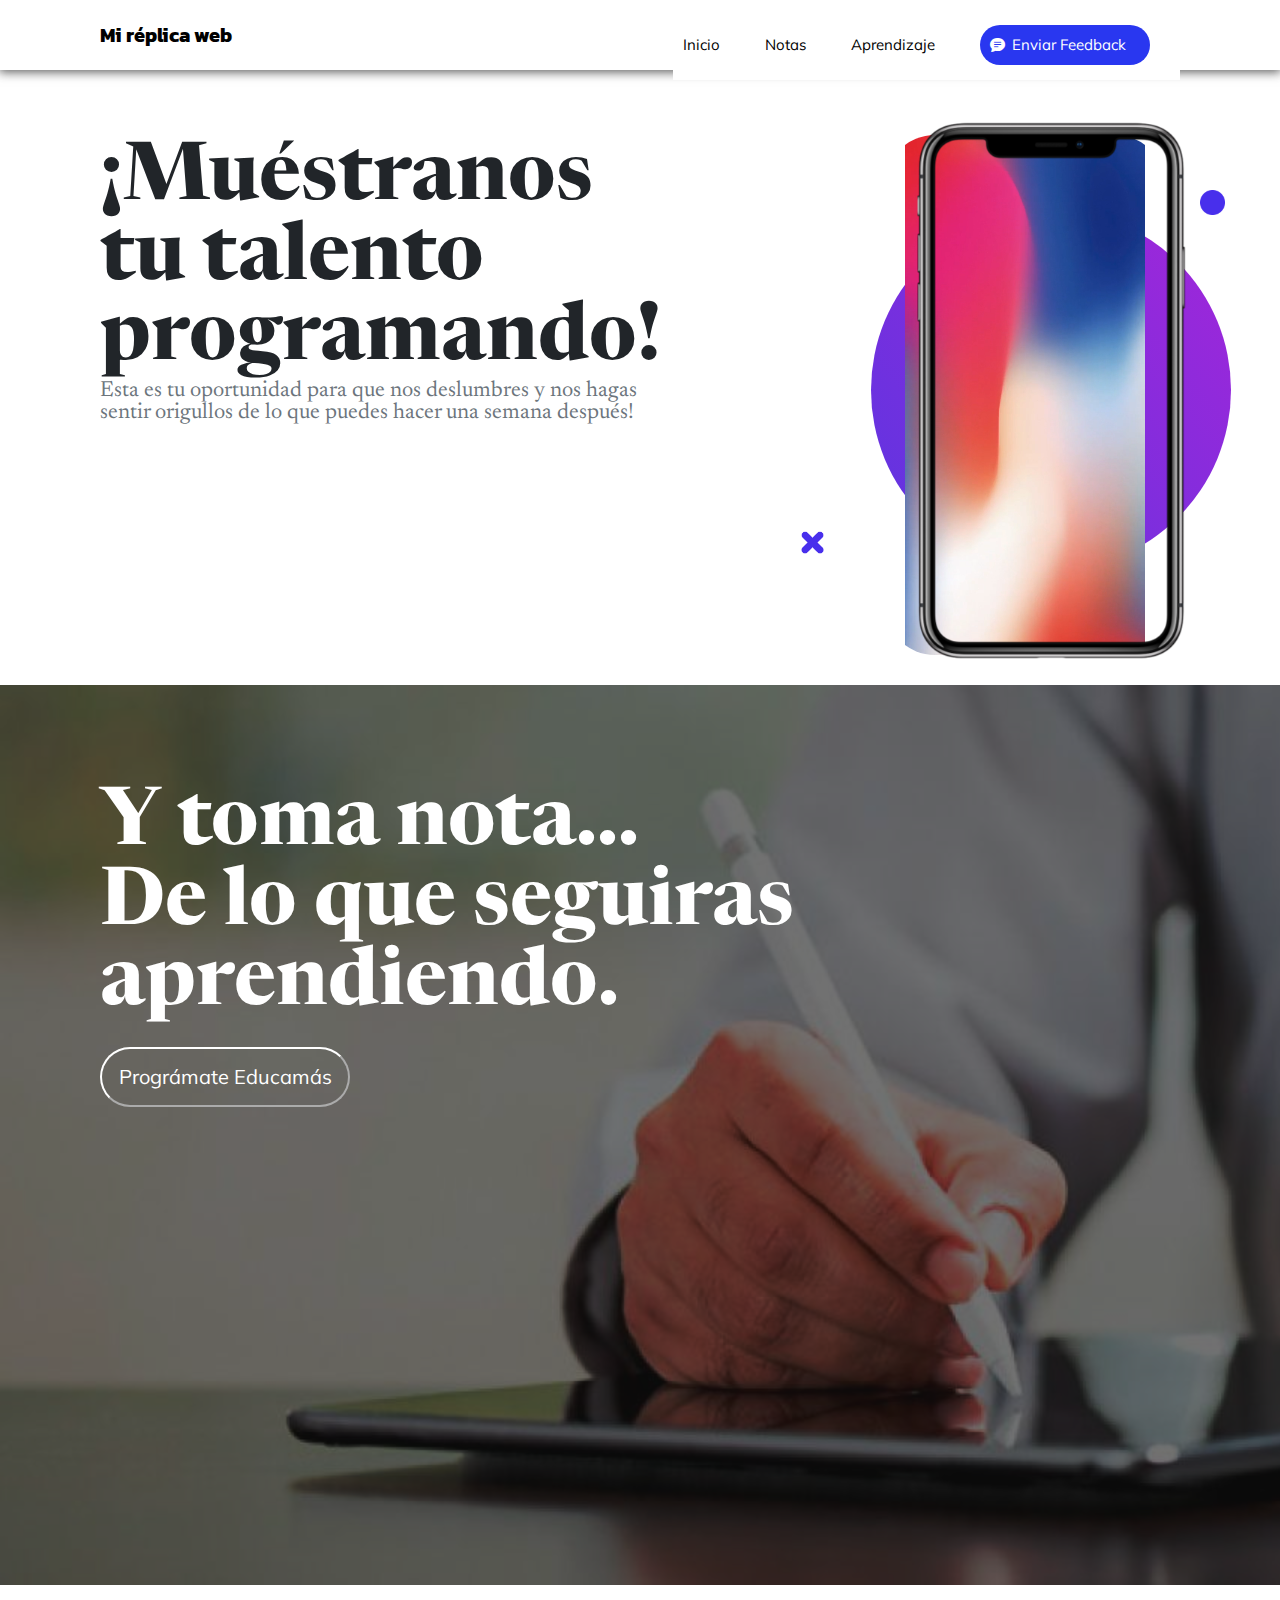
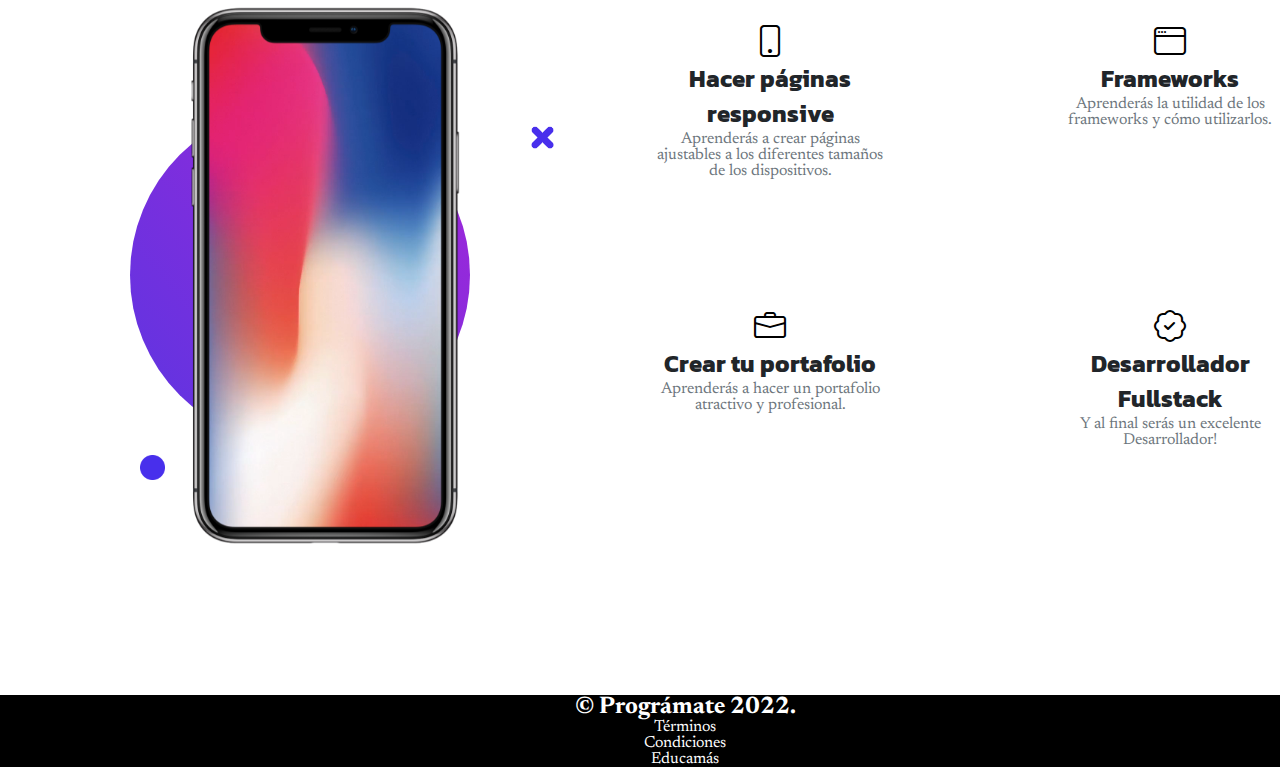
==== commit 4cf3d5c7: "arregle la forma del texto de las cajas y la fuente" ====
--- a/index.html
+++ b/index.html
@@ -78,23 +78,25 @@
         <div class="cajas">
             <div class="caja">
                 <h1 class="icono"><i class="bi bi-phone"></i></h1>
-                <h2 class="title-learn">Hacer páginas responsive</h2>
-                <p class="text-learn">Aprenderás a crear páginas ajustables a los diferentes tamaños de los dispositivos.</p>
+                <h2 class="title-learn">Hacer páginas
+                    </br> responsive</h2>
+                <p class="text-learn">Aprenderás a crear páginas</br> ajustables a los diferentes tamaños</br> de los dispositivos.</p>
             </div>
             <div class="caja">
                 <h1 class="icono"><i class="bi bi-window"></i></h1>
                 <h2 class="title-learn">Frameworks</h2>
-                <p class="text-learn">Aprenderás la utilidad de los frameworks y cómo utilizarlos.</p>
+                <p class="text-learn">Aprenderás la utilidad de los</br> frameworks y cómo utilizarlos.</p>
             </div>
             <div class="caja">
                 <h1 class="icono"><i class="bi bi-briefcase"></i></h1>
                 <h2 class="title-learn">Crear tu portafolio</h2>
-                <p class="text-learn">Aprenderás a hacer un portafolio atractivo y profesional.</p>
+                <p class="text-learn">Aprenderás a hacer un portafolio</br> atractivo y profesional.</p>
             </div>
             <div class="caja">
                 <h1 class="icono"><i class="bi bi-patch-check"></i></h1>
-                <h2 class="title-learn">Desarrollador Fullstack</h2>
-                <p class="text-learn">Y al final serás un excelente Desarrollador!</p>
+                <h2 class="title-learn">Desarrollador</br> Fullstack</h2>
+                <p class="text-learn">Y al final serás un excelente </br>
+                    Desarrollador!</p>
             </div>
 
         </div>
--- a/style.css
+++ b/style.css
@@ -148,7 +148,7 @@
     
     .demo {
         position: absolute;
-        width: 260px;
+        width: 280px;
         height: 520px;
         top: 45px;
         left: 150px;
@@ -220,8 +220,6 @@
         display: flex;
         justify-content: flex-start;
         padding-bottom: 100px;
-        flex: grid;
-        grid-template-columns: 1fr 1fr;
     }
     
     .celu-learning {
@@ -241,9 +239,9 @@
     .circle-learning {
         position: relative;
         background: linear-gradient(50deg, #5C35E1, #A326D9);
-        height: 360px;
-        width: 360px;
-        margin-top: 30px;
+        height: 340px;
+        width: 340px;
+        margin-right: 10px;
         margin-left: 30px;
         padding-left: 10px;
         padding-right: 10px;
@@ -255,8 +253,8 @@
     
     .demo-learning {
         position: absolute;
-        margin-left: 60px;
-        width: 260px;
+        margin-left: 50px;
+        width: 270px;
         height: 520px;
         border-radius: 50px;
         z-index: 1;
@@ -292,8 +290,10 @@
     }
     
     .cajas {
-        background-color: rgb(26, 224, 182);
-        width: 700px;
+        background-color: white;
+        display: grid;
+        grid-template-columns: 1fr 1fr;
+        grid-template-rows: 1fr 1fr;
     }
     
     .caja {
@@ -308,6 +308,7 @@
     .title-learn {
         text-align: center;
         color: #212529;
+        font-family: 'Kanit';
     }
     
     .text-learn {
--- a/style.css
+++ b/style.css
@@ -148,7 +148,7 @@
     
     .demo {
         position: absolute;
-        width: 260px;
+        width: 280px;
         height: 520px;
         top: 45px;
         left: 150px;
@@ -220,8 +220,6 @@
         display: flex;
         justify-content: flex-start;
         padding-bottom: 100px;
-        flex: grid;
-        grid-template-columns: 1fr 1fr;
     }
     
     .celu-learning {
@@ -241,9 +239,9 @@
     .circle-learning {
         position: relative;
         background: linear-gradient(50deg, #5C35E1, #A326D9);
-        height: 360px;
-        width: 360px;
-        margin-top: 30px;
+        height: 340px;
+        width: 340px;
+        margin-right: 10px;
         margin-left: 30px;
         padding-left: 10px;
         padding-right: 10px;
@@ -255,8 +253,8 @@
     
     .demo-learning {
         position: absolute;
-        margin-left: 60px;
-        width: 260px;
+        margin-left: 50px;
+        width: 270px;
         height: 520px;
         border-radius: 50px;
         z-index: 1;
@@ -292,8 +290,10 @@
     }
     
     .cajas {
-        background-color: rgb(26, 224, 182);
-        width: 700px;
+        background-color: white;
+        display: grid;
+        grid-template-columns: 1fr 1fr;
+        grid-template-rows: 1fr 1fr;
     }
     
     .caja {
@@ -308,6 +308,7 @@
     .title-learn {
         text-align: center;
         color: #212529;
+        font-family: 'Kanit';
     }
     
     .text-learn {
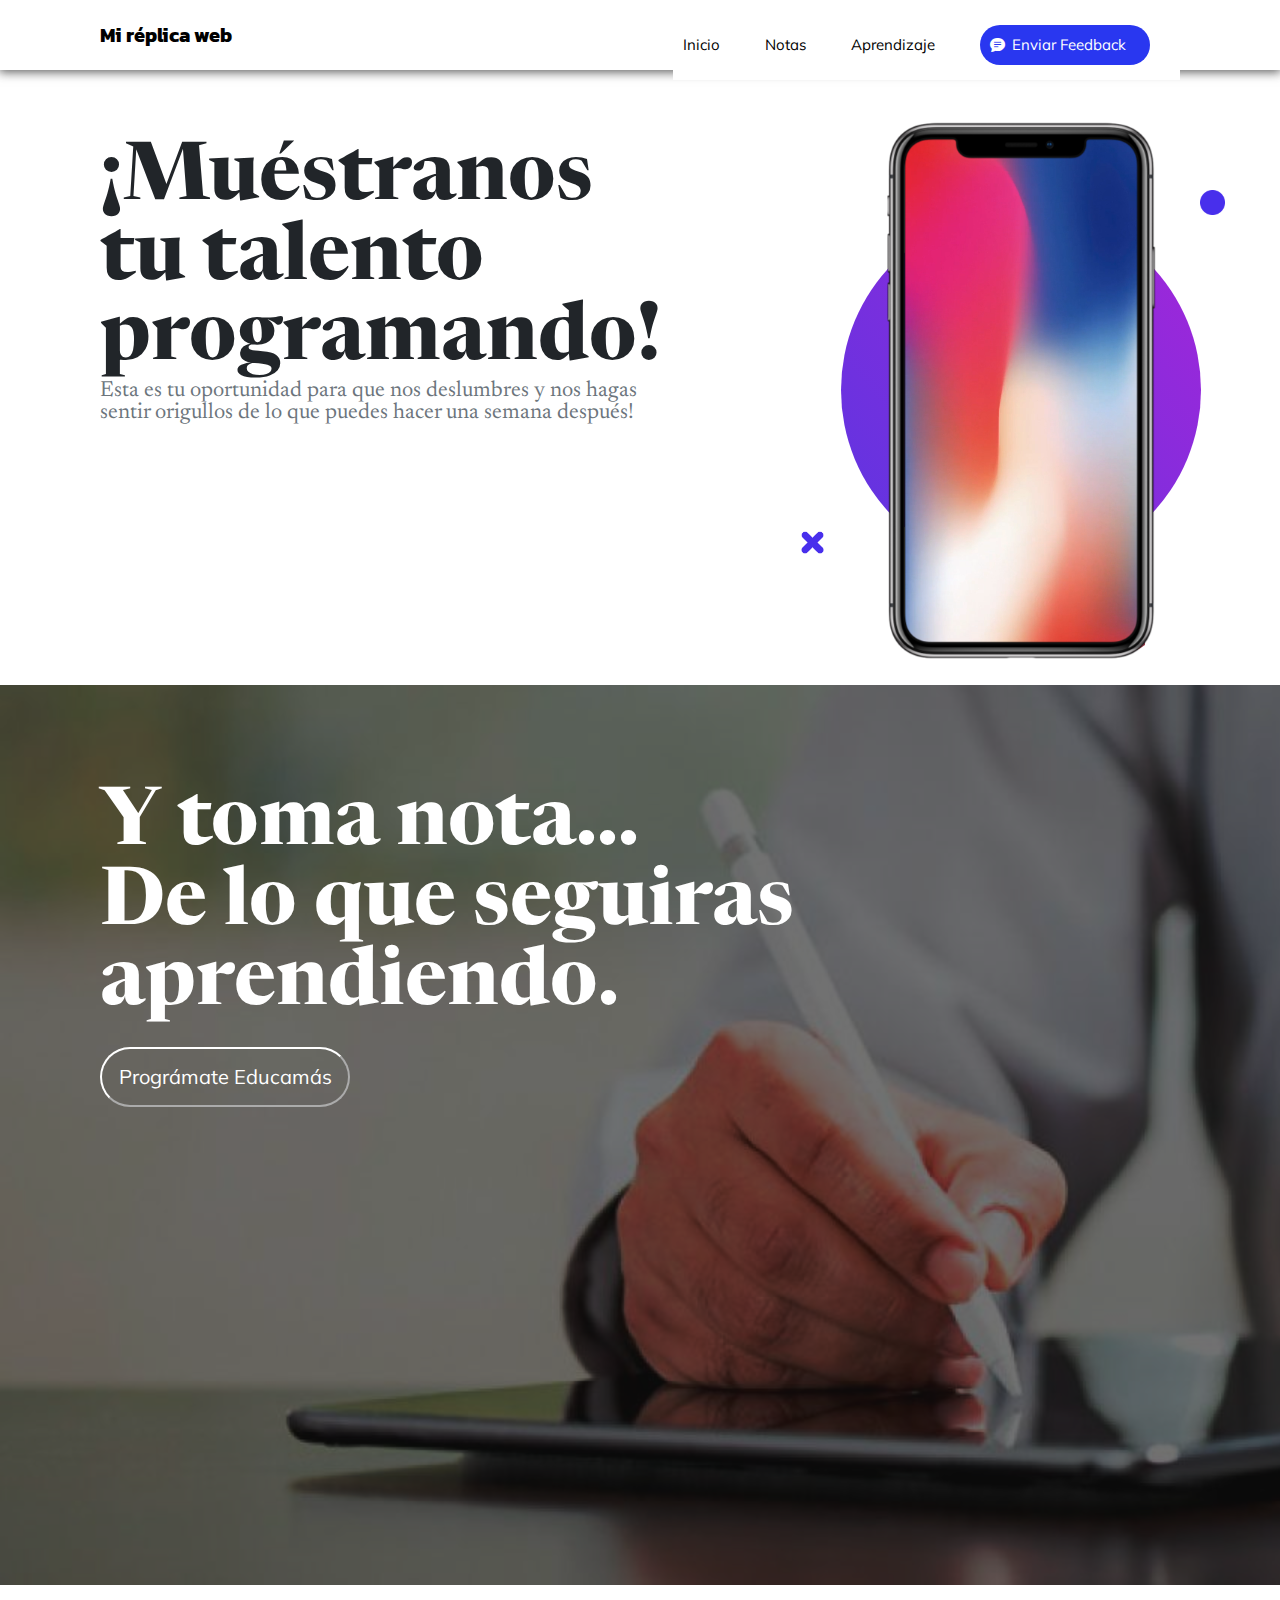
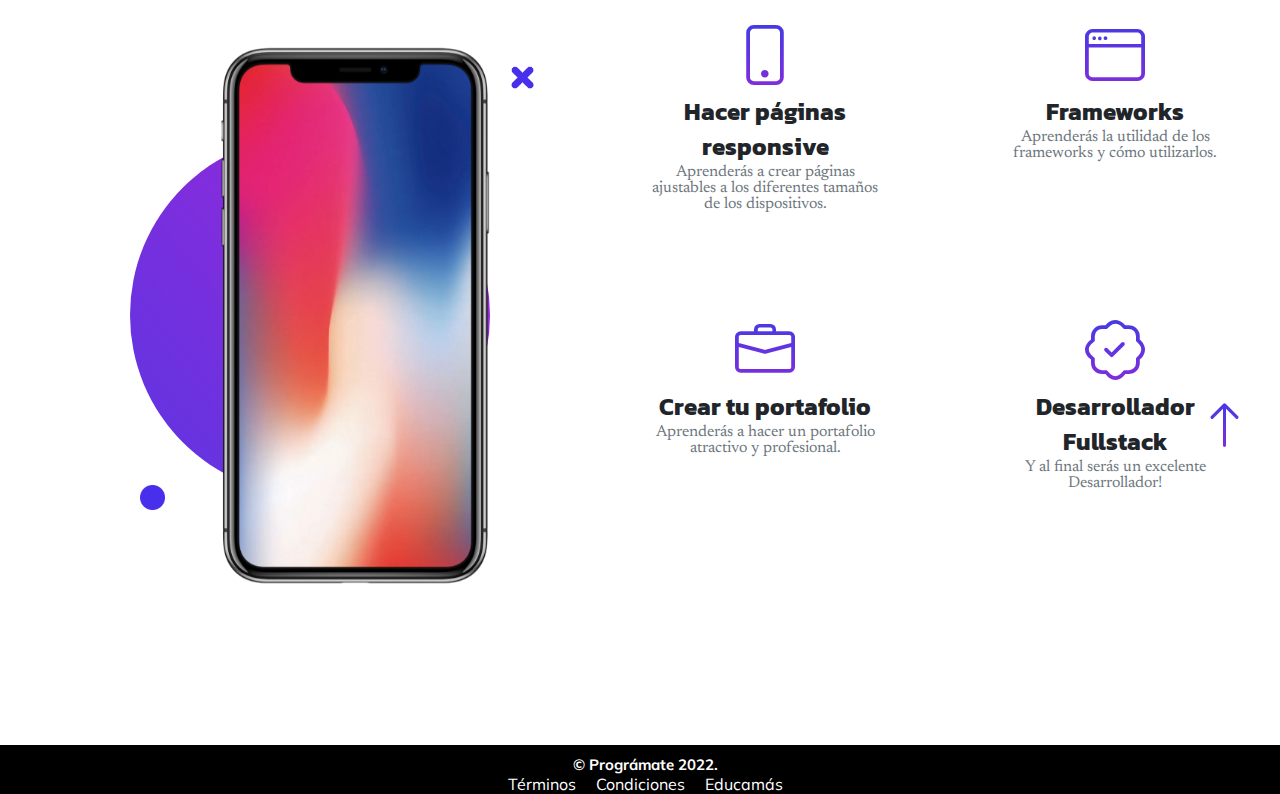
==== commit a50e718d: "just finish but there is something wrong yet" ====
--- a/index.html
+++ b/index.html
@@ -26,8 +26,8 @@
             <div class="rightmenu">
                 <ul class="nav-menu">
                     <li class="nav-menu-item"><a href="#" class="nav-menu-link link">Inicio</a></li>
-                    <li class="nav-menu-item"><a href="#" class="nav-menu-link link">Notas</a></li>
-                    <li class="nav-menu-item"><a href="#" class="nav-menu-link link">Aprendizaje</a></li>
+                    <li class="nav-menu-item"><a href="#notes" class="nav-menu-link link">Notas</a></li>
+                    <li class="nav-menu-item"><a href="#learning" class="nav-menu-link link">Aprendizaje</a></li>
                     <li class="nav-menu-item"><a href="https://educamas.com.co/contacto/" class="feed link"><i
                                 class="bi bi-chat-text-fill"></i><span>Enviar Feedback</span></a></li>
                 </ul>
@@ -62,14 +62,14 @@
                 Educamás</a></button>
     </section>
 
-    <section class="learning">
+    <section class="learning" id="learning">
 
         <div class="celu-learning">
 
             <div class="circle-learning">
                 <video class="demo-learning" src="demo-pantala.mp4" autoplay loop muted></video>
                 <img src="celular.png" alt="Telefono movil" class="movil-learning">
-                <img src="x.png" class="x-learning">
+                <img src="x.png" class="x-learning xx">
                 <img src="ball.png" class="img ball-learning">
 
             </div>
@@ -99,6 +99,8 @@
                     Desarrollador!</p>
             </div>
 
+            <h3 class="up"><a href="#"><i class="bi bi-arrow-up"></i></a></h3>
+
         </div>
 
 
@@ -106,7 +108,7 @@
 
     <!--Aquí va el footer-->
     <footer class="footer">
-        <h2>© Prográmate 2022.</h2>
+        <h2 class="footer-p">© Prográmate 2022.</h2>
         <ul class="nav-footer">
             <li>Términos</li>
             <li>Condiciones</li>
--- a/style.css
+++ b/style.css
@@ -53,6 +53,7 @@
         gap: 25px;
         list-style: none;
         margin-right: 100px;
+        z-index: 80;
     }
     
     .nav-menu-item {
@@ -128,7 +129,7 @@
         padding-bottom: 65px;
         margin-top: 20px;
         margin-left: 5px;
-        margin-right: 100px;
+        margin-right: 80px;
         margin-bottom: 50px;
         display: flex;
         justify-content: center;
@@ -225,7 +226,7 @@
     .celu-learning {
         background-color: white;
         padding-right: 70px;
-        padding-top: 40px;
+        padding-top: 70px;
         padding-bottom: 90px;
         margin-top: 40px;
         margin-left: 100px;
@@ -239,12 +240,12 @@
     .circle-learning {
         position: relative;
         background: linear-gradient(50deg, #5C35E1, #A326D9);
-        height: 340px;
-        width: 340px;
+        height: 360px;
+        width: 360px;
         margin-right: 10px;
         margin-left: 30px;
         padding-left: 10px;
-        padding-right: 10px;
+        padding-right: 0px;
         border-radius: 50%;
         display: flex;
         justify-content: flex-end;
@@ -275,8 +276,9 @@
     .x-learning {
         width: 25px;
         position: absolute;
-        top: 20px;
-        left: 400px;
+        top: -70px;
+        left: 380px;
+        z-index: 30;
     }
     
     footer {
@@ -292,17 +294,25 @@
     .cajas {
         background-color: white;
         display: grid;
+        top: 30px;
+        padding-bottom: -20px;
+        margin-bottom: 30px;
         grid-template-columns: 1fr 1fr;
         grid-template-rows: 1fr 1fr;
     }
     
     .caja {
-        width: 400px;
+        width: 350px;
     }
     
     .icono {
-        display: flex;
-        justify-content: center;
+        background: -webkit-linear-gradient(#463AE3, #872BDC);
+        -webkit-text-fill-color: transparent;
+        display: flex;
+        justify-content: center;
+        align-items: center;
+        -webkit-background-clip: text;
+        font-size: 60px;
     }
     
     .title-learn {
@@ -314,4 +324,28 @@
     .text-learn {
         color: #6C757C;
         text-align: center;
+    }
+    
+    .up {
+        position: absolute;
+        font-size: 50px;
+        background: -webkit-linear-gradient(#463AE3, #872BDC);
+        -webkit-text-fill-color: transparent;
+        -webkit-background-clip: text;
+        top: 2000px;
+        left: 1200px;
+    }
+    
+    .footer-p {
+        margin-top: 10px;
+        font-family: 'Mulish';
+        font-size: 15px;
+    }
+    
+    .nav-footer {
+        display: flex;
+        flex-direction: row;
+        justify-content: center;
+        gap: 20px;
+        font-family: 'Mulish';
     }--- a/style.css
+++ b/style.css
@@ -53,6 +53,7 @@
         gap: 25px;
         list-style: none;
         margin-right: 100px;
+        z-index: 80;
     }
     
     .nav-menu-item {
@@ -128,7 +129,7 @@
         padding-bottom: 65px;
         margin-top: 20px;
         margin-left: 5px;
-        margin-right: 100px;
+        margin-right: 80px;
         margin-bottom: 50px;
         display: flex;
         justify-content: center;
@@ -225,7 +226,7 @@
     .celu-learning {
         background-color: white;
         padding-right: 70px;
-        padding-top: 40px;
+        padding-top: 70px;
         padding-bottom: 90px;
         margin-top: 40px;
         margin-left: 100px;
@@ -239,12 +240,12 @@
     .circle-learning {
         position: relative;
         background: linear-gradient(50deg, #5C35E1, #A326D9);
-        height: 340px;
-        width: 340px;
+        height: 360px;
+        width: 360px;
         margin-right: 10px;
         margin-left: 30px;
         padding-left: 10px;
-        padding-right: 10px;
+        padding-right: 0px;
         border-radius: 50%;
         display: flex;
         justify-content: flex-end;
@@ -275,8 +276,9 @@
     .x-learning {
         width: 25px;
         position: absolute;
-        top: 20px;
-        left: 400px;
+        top: -70px;
+        left: 380px;
+        z-index: 30;
     }
     
     footer {
@@ -292,17 +294,25 @@
     .cajas {
         background-color: white;
         display: grid;
+        top: 30px;
+        padding-bottom: -20px;
+        margin-bottom: 30px;
         grid-template-columns: 1fr 1fr;
         grid-template-rows: 1fr 1fr;
     }
     
     .caja {
-        width: 400px;
+        width: 350px;
     }
     
     .icono {
-        display: flex;
-        justify-content: center;
+        background: -webkit-linear-gradient(#463AE3, #872BDC);
+        -webkit-text-fill-color: transparent;
+        display: flex;
+        justify-content: center;
+        align-items: center;
+        -webkit-background-clip: text;
+        font-size: 60px;
     }
     
     .title-learn {
@@ -314,4 +324,28 @@
     .text-learn {
         color: #6C757C;
         text-align: center;
+    }
+    
+    .up {
+        position: absolute;
+        font-size: 50px;
+        background: -webkit-linear-gradient(#463AE3, #872BDC);
+        -webkit-text-fill-color: transparent;
+        -webkit-background-clip: text;
+        top: 2000px;
+        left: 1200px;
+    }
+    
+    .footer-p {
+        margin-top: 10px;
+        font-family: 'Mulish';
+        font-size: 15px;
+    }
+    
+    .nav-footer {
+        display: flex;
+        flex-direction: row;
+        justify-content: center;
+        gap: 20px;
+        font-family: 'Mulish';
     }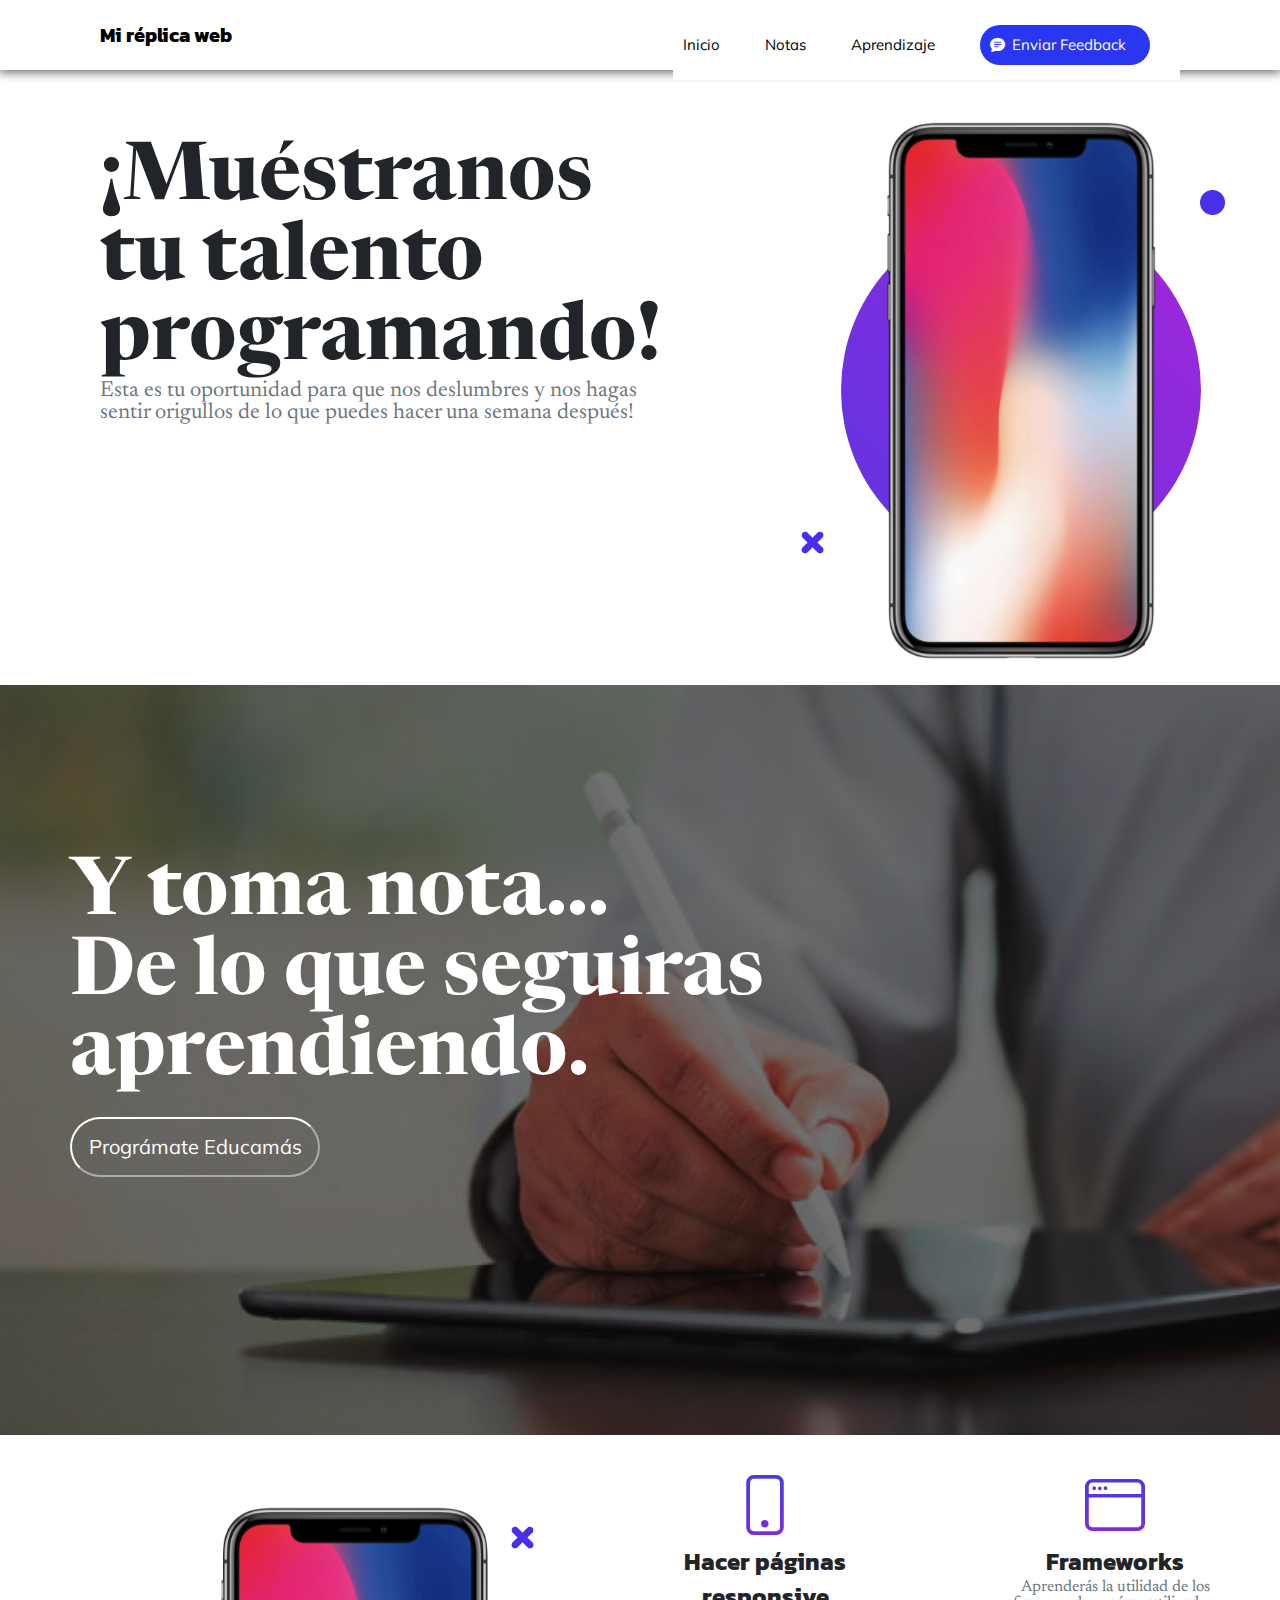
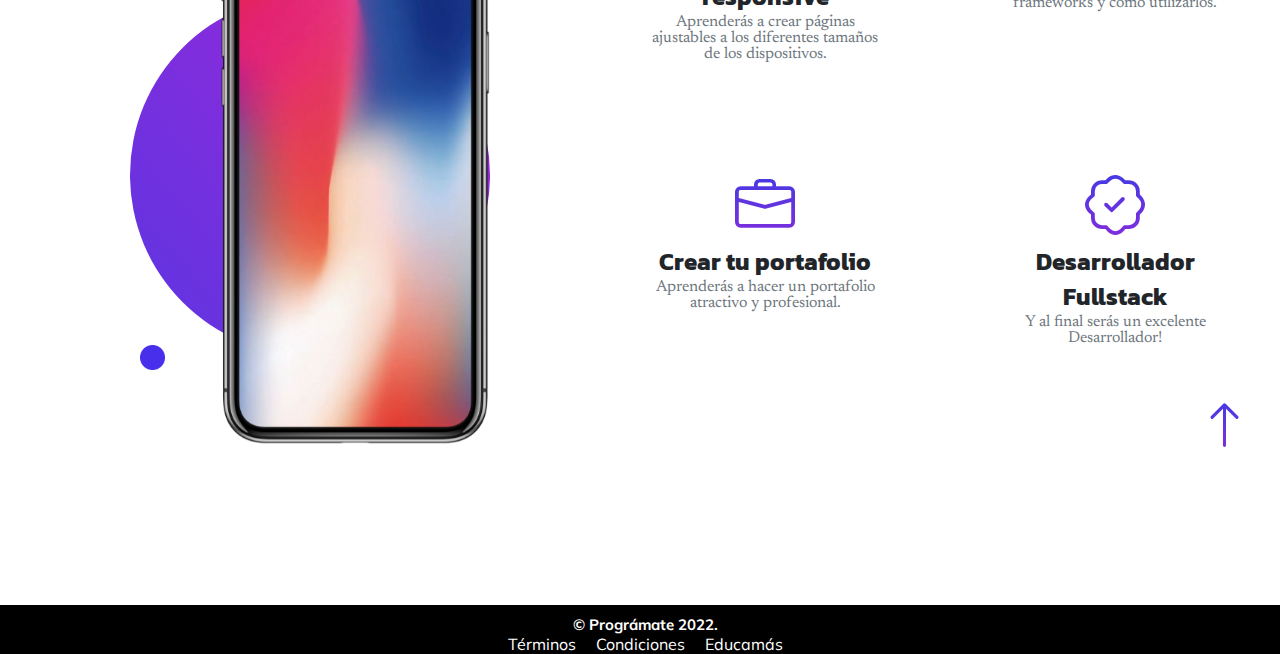
==== commit 3df69d0b: "trying to fig notes" ====
--- a/index.html
+++ b/index.html
@@ -57,9 +57,9 @@
 
     <!--sección Notas-->
     <section class="notes">
-        <h1 class="title two" id="notes">Y toma nota...</br>De lo que seguiras aprendiendo.</h1>
-        <button class="btn2"><a href="https://educamas.com.co/programate/" class="link" id="btn2">Prográmate
-                Educamás</a></button>
+        <h1 class="title two" id="notes">Y toma nota...</br>De lo que seguiras aprendiendo. <button class="btn2"><a href="https://educamas.com.co/programate/" class="link" id="btn2">Prográmate
+                Educamás</a></button></h1>
+
     </section>
 
     <section class="learning" id="learning">
--- a/style.css
+++ b/style.css
@@ -187,15 +187,18 @@
         background-color: rgba(50, 50, 50, 50);
         background-blend-mode: soft-light;
         width: 100%;
-        height: 100vh;
+        height: 750px;
         background-size: cover;
-        padding: 100px 0px 20px 100px;
         color: white;
         font-size: 80px;
+        display: flex;
+        flex-direction: column;
     }
     
     .two {
         color: white;
+        margin-left: 70px;
+        margin-top: 170px;
     }
     
     .btn2 {
@@ -205,6 +208,7 @@
         background-color: transparent;
         border-radius: 50px;
         border-color: white;
+        text-align: center;
     }
     
     #btn2 {
@@ -221,12 +225,13 @@
         display: flex;
         justify-content: flex-start;
         padding-bottom: 100px;
+        padding-top: 90gitpx;
     }
     
     .celu-learning {
         background-color: white;
         padding-right: 70px;
-        padding-top: 70px;
+        padding-top: 80px;
         padding-bottom: 90px;
         margin-top: 40px;
         margin-left: 100px;
--- a/style.css
+++ b/style.css
@@ -187,15 +187,18 @@
         background-color: rgba(50, 50, 50, 50);
         background-blend-mode: soft-light;
         width: 100%;
-        height: 100vh;
+        height: 750px;
         background-size: cover;
-        padding: 100px 0px 20px 100px;
         color: white;
         font-size: 80px;
+        display: flex;
+        flex-direction: column;
     }
     
     .two {
         color: white;
+        margin-left: 70px;
+        margin-top: 170px;
     }
     
     .btn2 {
@@ -205,6 +208,7 @@
         background-color: transparent;
         border-radius: 50px;
         border-color: white;
+        text-align: center;
     }
     
     #btn2 {
@@ -221,12 +225,13 @@
         display: flex;
         justify-content: flex-start;
         padding-bottom: 100px;
+        padding-top: 90gitpx;
     }
     
     .celu-learning {
         background-color: white;
         padding-right: 70px;
-        padding-top: 70px;
+        padding-top: 80px;
         padding-bottom: 90px;
         margin-top: 40px;
         margin-left: 100px;
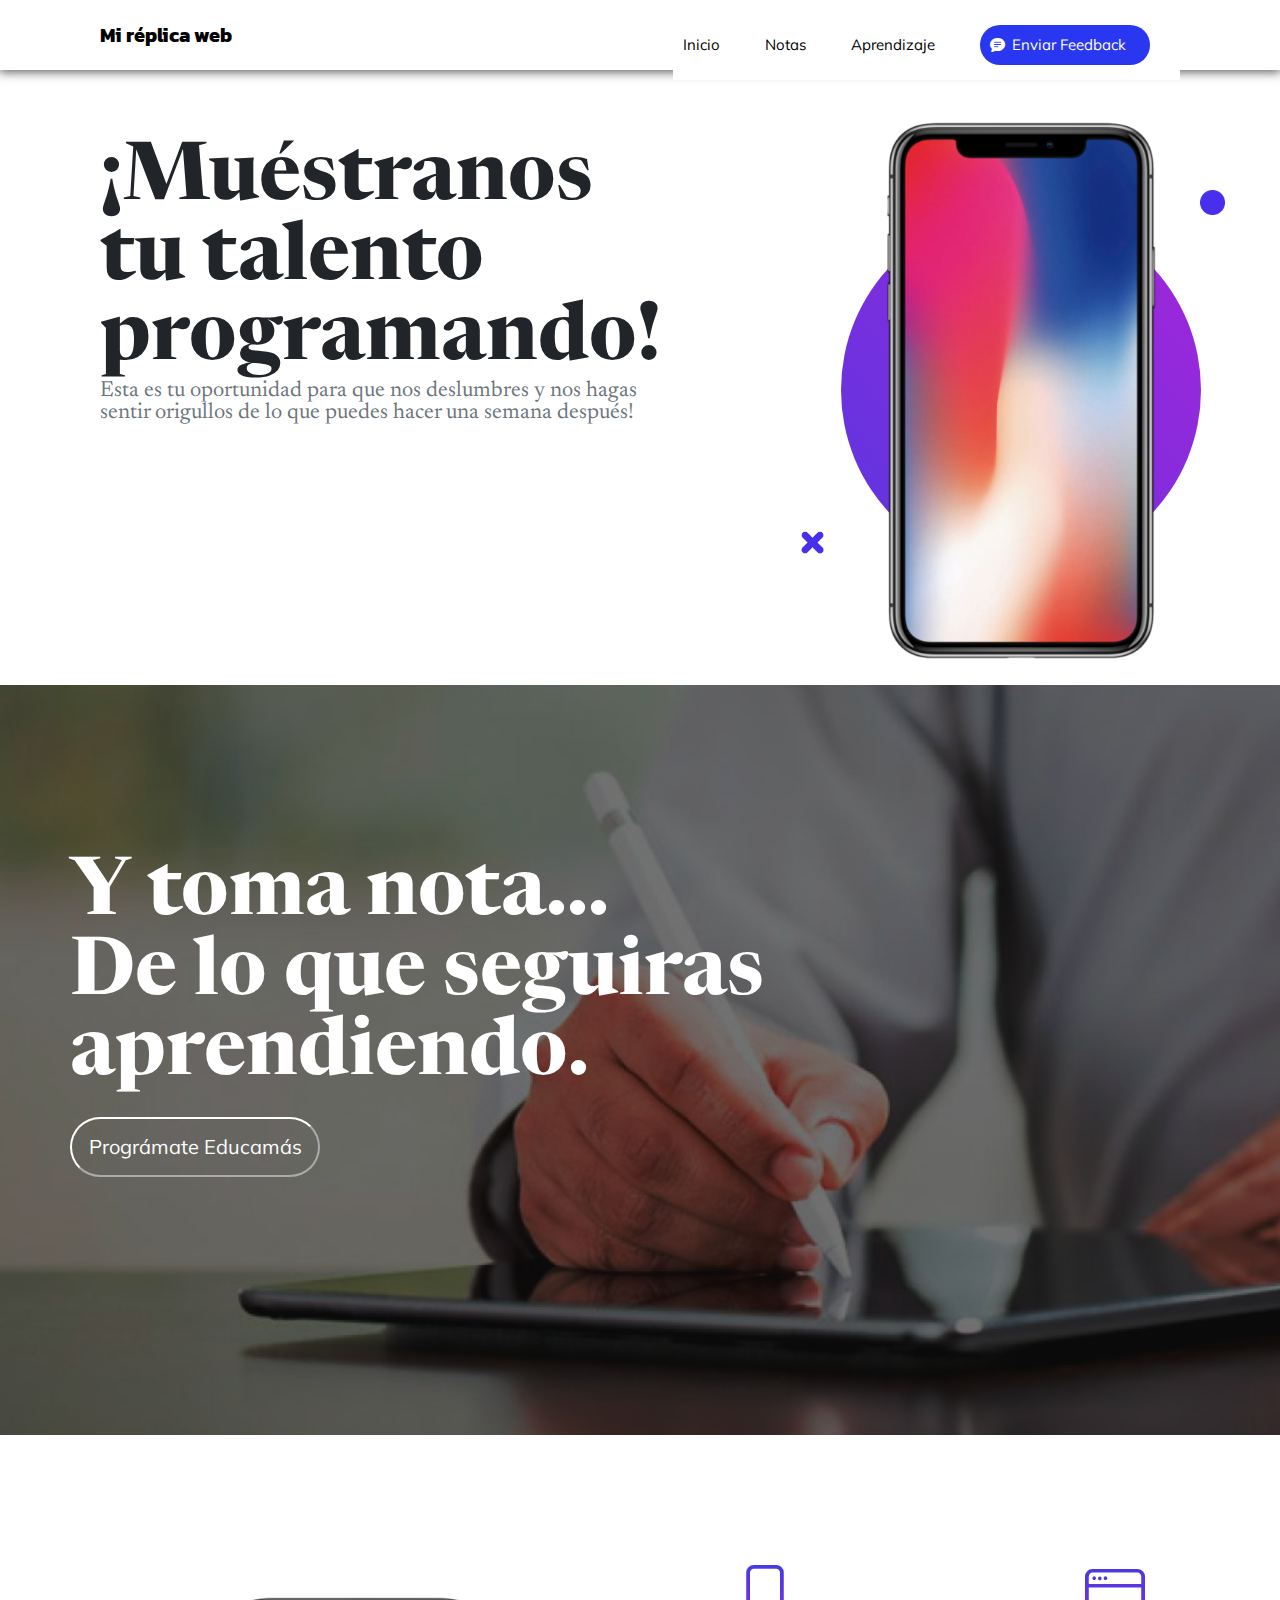
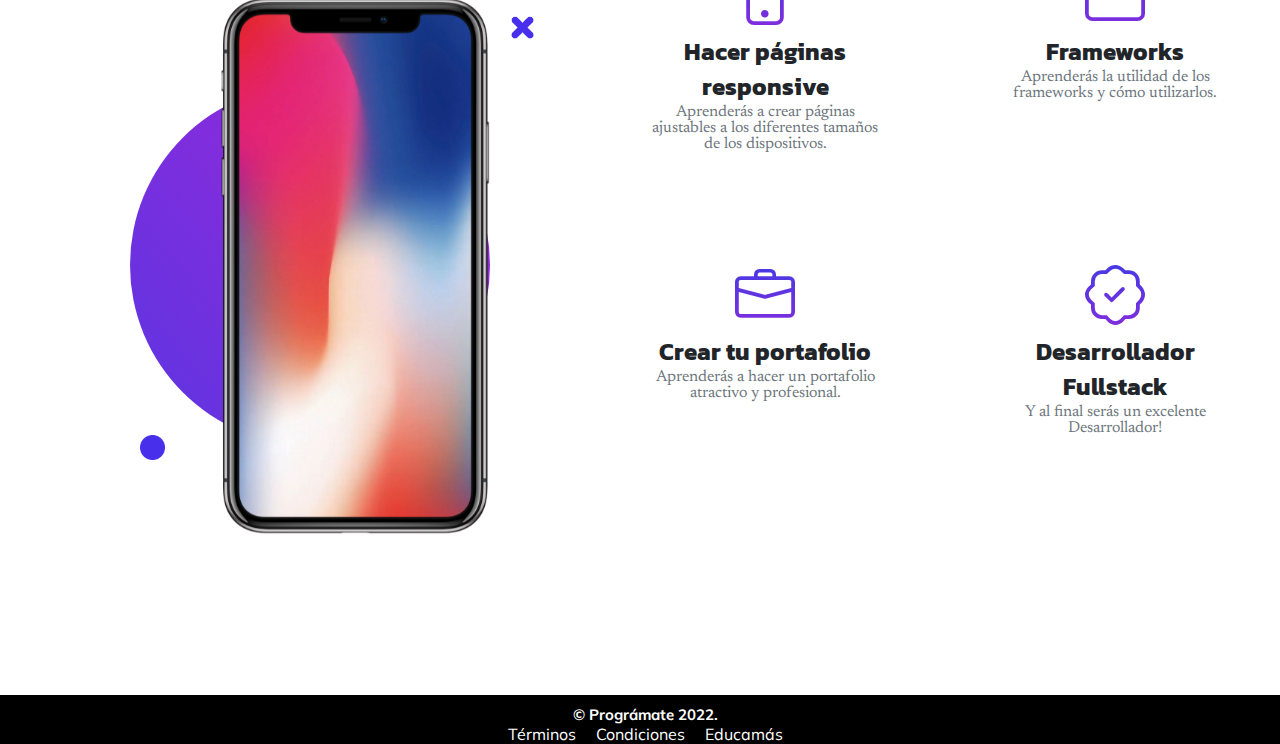
==== commit 2cd0f556: "ready :/" ====
--- a/index.html
+++ b/index.html
@@ -66,7 +66,7 @@
 
         <div class="celu-learning">
 
-            <div class="circle-learning">
+            <div class="half-circle">
                 <video class="demo-learning" src="demo-pantala.mp4" autoplay loop muted></video>
                 <img src="celular.png" alt="Telefono movil" class="movil-learning">
                 <img src="x.png" class="x-learning xx">
@@ -99,7 +99,7 @@
                     Desarrollador!</p>
             </div>
 
-            <h3 class="up"><a href="#"><i class="bi bi-arrow-up"></i></a></h3>
+
 
         </div>
 
--- a/style.css
+++ b/style.css
@@ -149,12 +149,9 @@
     
     .demo {
         position: absolute;
-        width: 280px;
+        margin-left: 5px;
+        width: 270px;
         height: 520px;
-        top: 45px;
-        left: 150px;
-        margin-top: 90px;
-        margin-left: 735px;
         border-radius: 50px;
         z-index: 1;
     }
@@ -225,7 +222,7 @@
         display: flex;
         justify-content: flex-start;
         padding-bottom: 100px;
-        padding-top: 90gitpx;
+        padding-top: 90px;
     }
     
     .celu-learning {
@@ -242,7 +239,7 @@
         align-items: center;
     }
     
-    .circle-learning {
+    .half-circle {
         position: relative;
         background: linear-gradient(50deg, #5C35E1, #A326D9);
         height: 360px;
@@ -267,6 +264,7 @@
     }
     
     .movil-learning {
+        position: absolute;
         width: 270px;
         z-index: 2;
     }
--- a/style.css
+++ b/style.css
@@ -149,12 +149,9 @@
     
     .demo {
         position: absolute;
-        width: 280px;
+        margin-left: 5px;
+        width: 270px;
         height: 520px;
-        top: 45px;
-        left: 150px;
-        margin-top: 90px;
-        margin-left: 735px;
         border-radius: 50px;
         z-index: 1;
     }
@@ -225,7 +222,7 @@
         display: flex;
         justify-content: flex-start;
         padding-bottom: 100px;
-        padding-top: 90gitpx;
+        padding-top: 90px;
     }
     
     .celu-learning {
@@ -242,7 +239,7 @@
         align-items: center;
     }
     
-    .circle-learning {
+    .half-circle {
         position: relative;
         background: linear-gradient(50deg, #5C35E1, #A326D9);
         height: 360px;
@@ -267,6 +264,7 @@
     }
     
     .movil-learning {
+        position: absolute;
         width: 270px;
         z-index: 2;
     }
